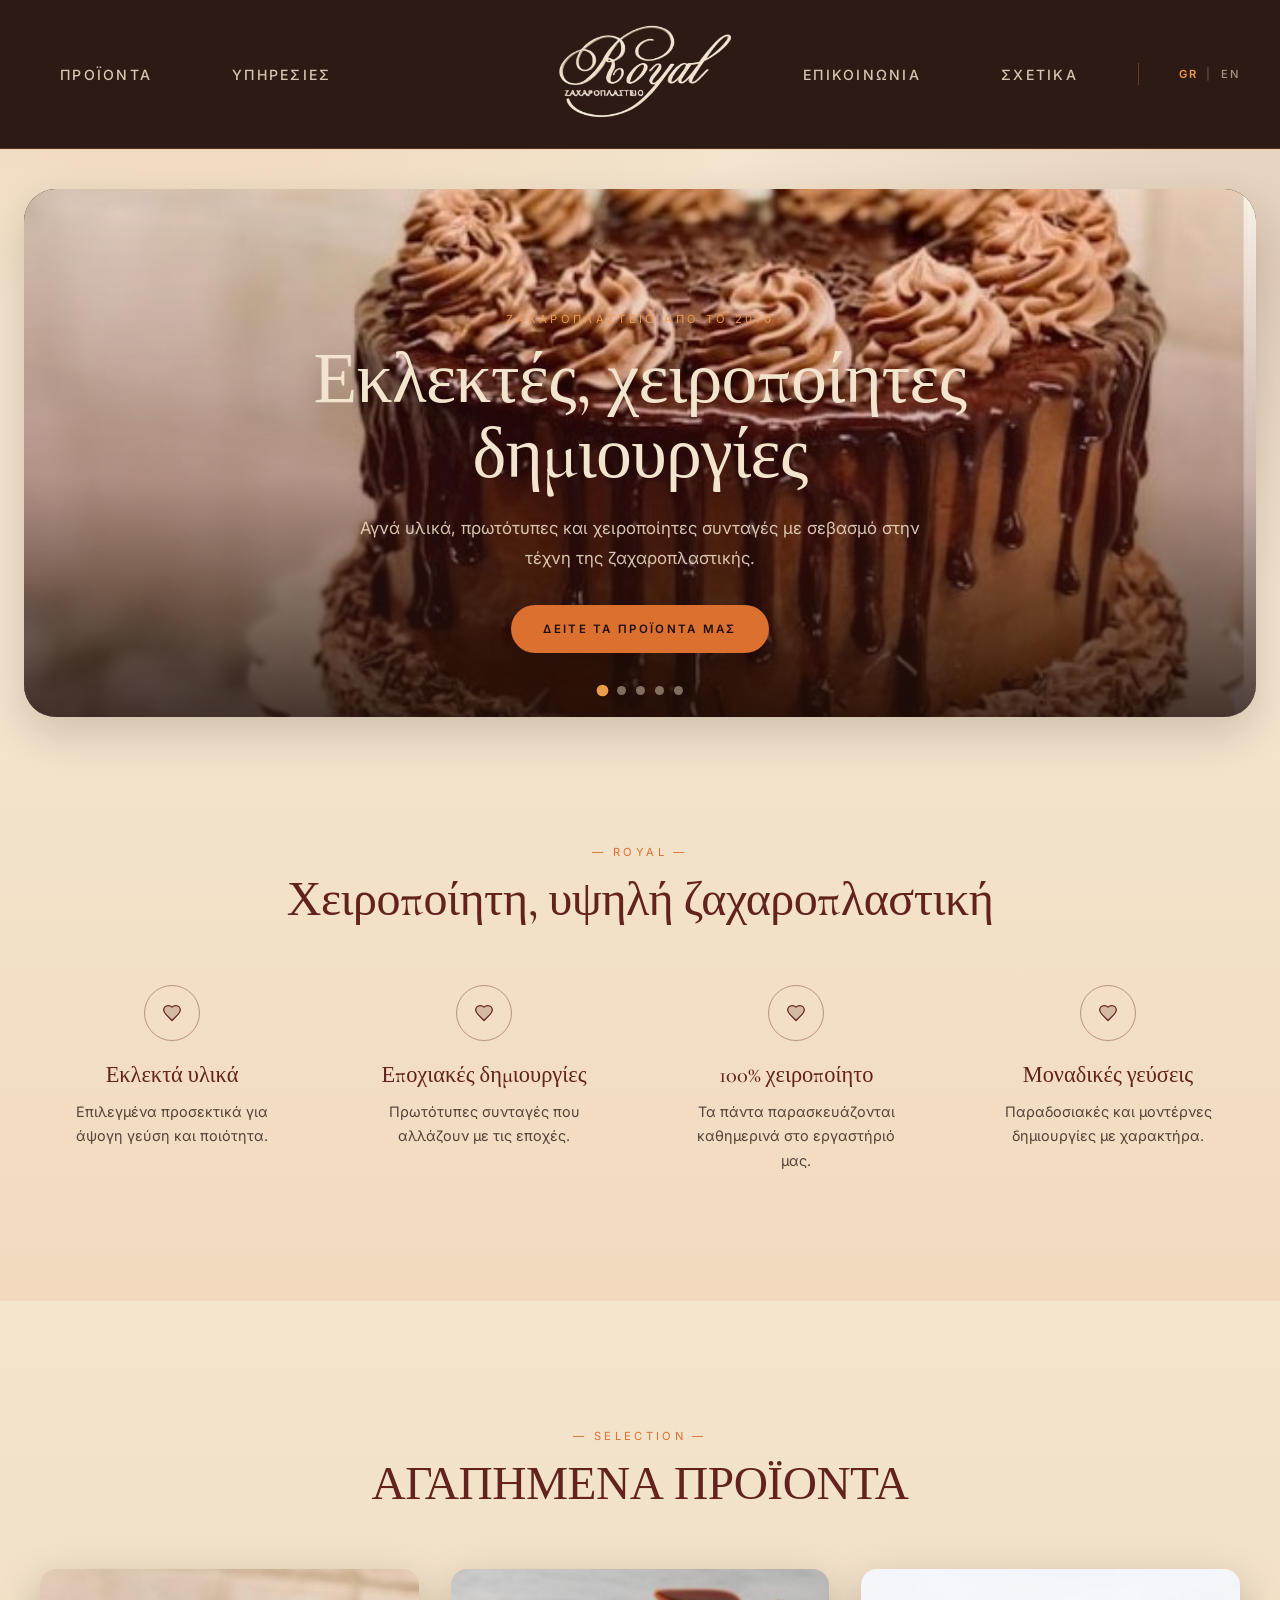
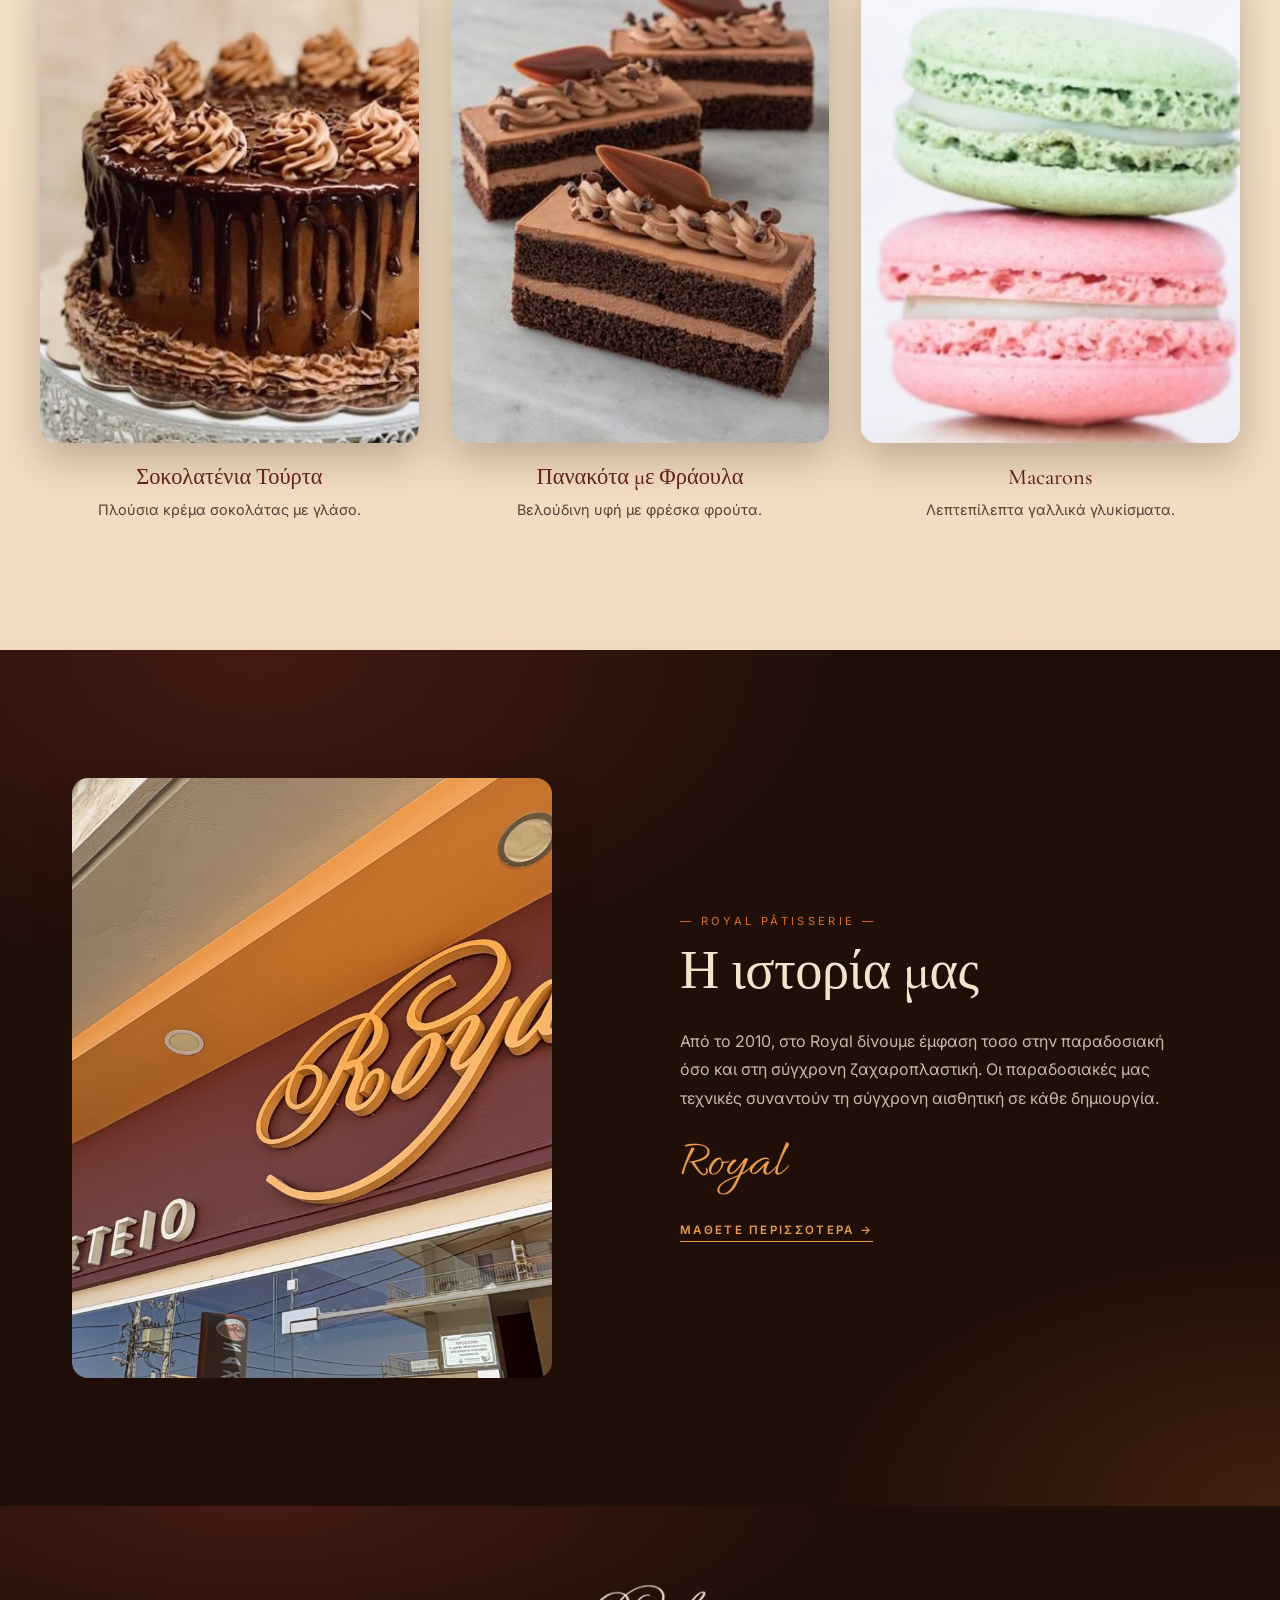
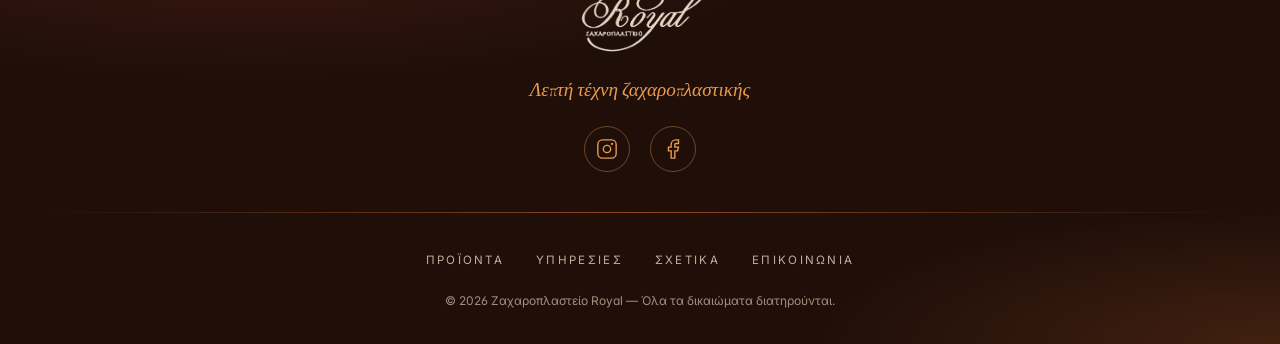
==== src/index.html @ c9d1ae8f "text changes" ====
<!DOCTYPE html>
<html lang="el">
<head>
    <meta charset="UTF-8">
    <meta name="viewport" content="width=device-width, initial-scale=1.0">
    <title data-en="Ζαχαροπλαστείο Royal — Fine artisanal pastries">Ζαχαροπλαστείο Royal — Fine artisanal pastries</title>
    <link rel="stylesheet" href="style.css">
    <link rel="icon" type="image/png" href="images/favicon_white.png">
    <link rel="preconnect" href="https://fonts.googleapis.com">
    <link rel="preconnect" href="https://fonts.gstatic.com" crossorigin>
    <link href="https://fonts.googleapis.com/css2?family=Allura&family=Cormorant+Garamond:wght@400;500;600&family=Inter:wght@300;400;500;600&display=swap" rel="stylesheet">
</head>
<body>
    <!-- Sticky header: logo centered via the 3-column .navbar grid,
         nav links anchored to the outer edges with an even gap so the
         whole row reads as one evenly measured strip (see style.css) -->
    <header class="navbar" id="top">
        <div class="nav-left">
            <a href="products.html" data-en="Products">ΠΡΟΪΟΝΤΑ</a>
            <a href="services.html" data-en="Services">ΥΠΗΡΕΣΙΕΣ</a>
        </div>
        <div class="nav-logo">
            <!-- Two stacked logos: cream shows by default, orange fades
                 in on hover/focus (see .nav-logo-hover in style.css) -->
            <a href="index.html" aria-label="Royal home">
                <img src="images/logo_cream_trans.png" alt="Royal Logo" height="86" width="150">
                <img src="images/logo_orange_trans.png" alt="" class="nav-logo-hover" aria-hidden="true" height="86" width="150">
            </a>
        </div>
        <div class="nav-right">
            <a href="contact.html" data-en="Contact">ΕΠΙΚΟΙΝΩΝΙΑ</a>
            <a href="about.html" data-en="About us">ΣΧΕΤΙΚΑ</a>
            <span class="nav-vdivider" aria-hidden="true"></span>
            <!-- GR|EN toggle — see i18n.js for the swap logic -->
            <div class="nav-lang" aria-label="Language selector">
                <button type="button" class="lang-active" data-lang-btn="gr">GR</button>
                <span class="lang-divider">|</span>
                <button type="button" data-lang-btn="en">EN</button>
            </div>
        </div>
    </header>

    <main>
        <!-- Hero: full-bleed rounded image with bottom-anchored text
             and a chocolate-to-transparent gradient for contrast -->
        <section class="hero">
            <div class="hero-frame">
                <!-- Crossfade carousel: 5 slides auto-advance; dots are
                     built by animations.js. First slide starts active. -->
                <div class="hero-carousel" role="group" aria-roledescription="carousel" aria-label="Royal pastries">
                    <img src="images/carousel1.jpg" alt="Signature pastry" class="hero-img hero-slide is-active">
                    <img src="images/carousel2.jpg" alt="" aria-hidden="true" class="hero-img hero-slide">
                    <img src="images/carousel3.jpg" alt="" aria-hidden="true" class="hero-img hero-slide">
                    <img src="images/carousel4.jpg" alt="" aria-hidden="true" class="hero-img hero-slide">
                    <img src="images/carousel5.jpg" alt="" aria-hidden="true" class="hero-img hero-slide">
                </div>
                <div class="hero-overlay"></div>
                <div class="hero-text">
                    <p class="hero-eyebrow" data-en="Pâtisserie since 2010">Ζαχαροπλαστείο από το 2010</p>
                    <h1 class="hero-h1" data-en="Fine, artisanal &amp; gourmet pastries">Εκλεκτές, χειροποίητες δημιουργίες</h1>
                    <p class="hero-sub" data-en="Every dessert crafted with passion, premium ingredients and three generations of know-how.">Αγνά υλικά, πρωτότυπες και χειροποίητες συνταγές με σεβασμό στην τέχνη της ζαχαροπλαστικής.</p>
                    <a href="products.html" class="hero-cta" data-en="Explore our products">ΔΕΙΤΕ ΤΑ ΠΡΟΪΟΝΤΑ ΜΑΣ</a>
                </div>
            </div>
        </section>

        <!-- Pillars: 4 short value props, each with a burgundy heart icon -->
        <section class="features">
            <div class="features-header">
                <p class="features-eyebrow">— ROYAL —</p>
                <h2 class="features-title" data-en="Handcrafted excellence">Χειροποίητη, υψηλή ζαχαροπλαστική</h2>
            </div>
            <div class="features-container">
                <div class="feature-item">
                    <div class="feature-icon">
                        <svg viewBox="0 0 24 24" fill="currentColor" fill-opacity="0.2" stroke="currentColor" stroke-width="1.5" stroke-linecap="round" stroke-linejoin="round" width="20" height="20"><path d="M19 14c1.49-1.46 3-3.21 3-5.5A5.5 5.5 0 0 0 16.5 3c-1.76 0-3 .5-4.5 2-1.5-1.5-2.74-2-4.5-2A5.5 5.5 0 0 0 2 8.5c0 2.3 1.5 4.05 3 5.5l7 7Z"/></svg>
                    </div>
                    <h3 class="feature-title" data-en="Quality ingredients">Εκλεκτά υλικά</h3>
                    <p class="feature-text" data-en="Carefully selected to ensure impeccable taste and quality.">Επιλεγμένα προσεκτικά για άψογη γεύση και ποιότητα.</p>
                </div>
                <div class="feature-item">
                    <div class="feature-icon">
                        <svg viewBox="0 0 24 24" fill="currentColor" fill-opacity="0.2" stroke="currentColor" stroke-width="1.5" stroke-linecap="round" stroke-linejoin="round" width="20" height="20"><path d="M19 14c1.49-1.46 3-3.21 3-5.5A5.5 5.5 0 0 0 16.5 3c-1.76 0-3 .5-4.5 2-1.5-1.5-2.74-2-4.5-2A5.5 5.5 0 0 0 2 8.5c0 2.3 1.5 4.05 3 5.5l7 7Z"/></svg>
                    </div>
                    <h3 class="feature-title" data-en="Seasonal creations">Εποχιακές δημιουργίες</h3>
                    <p class="feature-text" data-en="Original recipes that change with the seasons.">Πρωτότυπες συνταγές που αλλάζουν με τις εποχές.</p>
                </div>
                <div class="feature-item">
                    <div class="feature-icon">
                        <svg viewBox="0 0 24 24" fill="currentColor" fill-opacity="0.2" stroke="currentColor" stroke-width="1.5" stroke-linecap="round" stroke-linejoin="round" width="20" height="20"><path d="M19 14c1.49-1.46 3-3.21 3-5.5A5.5 5.5 0 0 0 16.5 3c-1.76 0-3 .5-4.5 2-1.5-1.5-2.74-2-4.5-2A5.5 5.5 0 0 0 2 8.5c0 2.3 1.5 4.05 3 5.5l7 7Z"/></svg>
                    </div>
                    <h3 class="feature-title" data-en="100% handcrafted">100% χειροποίητο</h3>
                    <p class="feature-text" data-en="Everything is handmade daily in our workshop.">Τα πάντα παρασκευάζονται καθημερινά στο εργαστήριό μας.</p>
                </div>
                <div class="feature-item">
                    <div class="feature-icon">
                        <svg viewBox="0 0 24 24" fill="currentColor" fill-opacity="0.2" stroke="currentColor" stroke-width="1.5" stroke-linecap="round" stroke-linejoin="round" width="20" height="20"><path d="M19 14c1.49-1.46 3-3.21 3-5.5A5.5 5.5 0 0 0 16.5 3c-1.76 0-3 .5-4.5 2-1.5-1.5-2.74-2-4.5-2A5.5 5.5 0 0 0 2 8.5c0 2.3 1.5 4.05 3 5.5l7 7Z"/></svg>
                    </div>
                    <h3 class="feature-title" data-en="Unique flavours">Μοναδικές γεύσεις</h3>
                    <p class="feature-text" data-en="Traditional and modern creations with character.">Παραδοσιακές και μοντέρνες δημιουργίες με χαρακτήρα.</p>
                </div>
            </div>
        </section>

        <!-- Favourites: a 3-item teaser for the full catalog on products.html -->
        <section class="products" id="products">
            <div class="products-header">
                <p class="products-eyebrow">— SELECTION —</p>
                <h2 class="products-title" data-en="Favourite products">ΑΓΑΠΗΜΕΝΑ ΠΡΟΪΟΝΤΑ</h2>
            </div>
            <div class="products-grid">
                <div class="product-card">
                    <div class="product-media">
                        <img src="images/favourite1.jpg" alt="Σοκολατένια Τούρτα" class="product-img">
                    </div>
                    <h3 class="product-name" data-en="Chocolate Cake">Σοκολατένια Τούρτα</h3>
                    <p class="product-desc" data-en="Rich chocolate ganache, layered to perfection.">Πλούσια κρέμα σοκολάτας με γλάσο.</p>
                </div>
                <div class="product-card">
                    <div class="product-media">
                        <img src="images/favourite2.jpg" alt="Πανακότα με Φράουλα" class="product-img">
                    </div>
                    <h3 class="product-name" data-en="Strawberry Panna Cotta">Πανακότα με Φράουλα</h3>
                    <p class="product-desc" data-en="Silky texture with fresh seasonal fruit.">Βελούδινη υφή με φρέσκα φρούτα.</p>
                </div>
                <div class="product-card">
                    <div class="product-media">
                        <img src="images/favourite3.jpg" alt="Macarons" class="product-img">
                    </div>
                    <h3 class="product-name">Macarons</h3>
                    <p class="product-desc" data-en="Delicate French confections in seasonal flavours.">Λεπτεπίλεπτα γαλλικά γλυκίσματα.</p>
                </div>
            </div>
        </section>

        <!-- Story: dark chocolate band with the shop's history + gold script signature -->
        <section class="story" id="about">
            <div class="story-image">
                <img src="images/history.JPG" alt="Our pastry workshop">
            </div>
            <div class="story-text">
                <p class="story-eyebrow">— ROYAL PÂTISSERIE —</p>
                <h2 class="story-title" data-en="Our story">Η ιστορία μας</h2>
                <p class="story-body" data-en="Since 2010, Royal has been a landmark of fine pastry. Our traditional techniques meet contemporary aesthetics in every creation.">Από το 2010, στο Royal δίνουμε έμφαση τοσο στην παραδοσιακή όσο και στη σύγχρονη ζαχαροπλαστική. Οι παραδοσιακές μας τεχνικές συναντούν τη σύγχρονη αισθητική σε κάθε δημιουργία.</p>
                <p class="story-signature">Royal</p>
                <a href="about.html" class="story-cta" data-en="Learn more →">ΜΑΘΕΤΕ ΠΕΡΙΣΣΟΤΕΡΑ →</a>
            </div>
        </section>
    </main>

    <!-- Shared footer: same markup/links on every page -->
    <footer class="footer">
        <div class="footer-top">
            <div class="footer-logo">
                <img src="images/logo_cream_trans.png" alt="Royal Logo" height="60">
                <p class="footer-tagline" data-en="The fine art of pâtisserie">Λεπτή τέχνη ζαχαροπλαστικής</p>
            </div>
            <div class="footer-social">
                <a href="#" class="social-link" aria-label="Instagram">
                    <svg width="20" height="20" viewBox="0 0 24 24" fill="none" stroke="currentColor" stroke-width="1.5">
                        <rect x="2" y="2" width="20" height="20" rx="5"/>
                        <circle cx="12" cy="12" r="4"/>
                        <circle cx="17.5" cy="6.5" r="0.5" fill="currentColor"/>
                    </svg>
                </a>
                <a href="#" class="social-link" aria-label="Facebook">
                    <svg width="20" height="20" viewBox="0 0 24 24" fill="none" stroke="currentColor" stroke-width="1.5">
                        <path d="M18 2h-3a5 5 0 0 0-5 5v3H7v4h3v8h4v-8h3l1-4h-4V7a1 1 0 0 1 1-1h3z"/>
                    </svg>
                </a>
            </div>
        </div>
        <div class="footer-divider"></div>
        <nav class="footer-nav">
            <a href="products.html" data-en="Products">ΠΡΟΪΟΝΤΑ</a>
            <a href="services.html" data-en="Services">ΥΠΗΡΕΣΙΕΣ</a>
            <a href="about.html" data-en="About us">ΣΧΕΤΙΚΑ</a>
            <a href="contact.html" data-en="Contact">ΕΠΙΚΟΙΝΩΝΙΑ</a>
        </nav>
        <p class="footer-copy" data-en="© 2026 Royal Pâtisserie — All rights reserved.">© 2026 Ζαχαροπλαστείο Royal — Όλα τα δικαιώματα διατηρούνται.</p>
    </footer>

    <script src="i18n.js"></script>
    <script src="animations.js"></script>
</body>
</html>
---- src/style.css ----
/* ================================================================
   Ζαχαροπλαστείο Royal — site stylesheet
   Shared by index.html, products.html, services.html, about.html
   and contact.html. Organized top to bottom as: reset → color
   tokens → global body/link styles → navbar → each homepage
   section → footer → inner-page blocks → responsive breakpoints.
   ================================================================ */

/* Reset default browser spacing so every element starts from zero */
* {
    margin: 0;
    padding: 0;
    box-sizing: border-box;
}

:root {
    /* Brand palette — sampled from the Lovable reference (oklch) */
    --cream: oklch(0.925 0.035 80);          /* #F3E7D3 warm sunlit stucco */
    --cream-deep: oklch(0.9 0.045 70);       /* deeper cream for warm band */
    --ivory: oklch(0.965 0.022 82);          /* #FBF4E6 card surface */
    --burgundy: oklch(0.35 0.095 28);        /* #6E2A2A fascia maroon */
    --orange-warm: oklch(0.66 0.155 48);     /* #D97A2C signage orange */
    --gold: oklch(0.755 0.135 62);           /* #E9A24B script gold */
    --chocolate: oklch(0.19 0.032 40);       /* #2E1A14 deep cocoa */
    --nav-chocolate: #2E1A14;                /* navbar dark chocolate */
    --shadow: 0 18px 44px rgba(28, 12, 8, 0.16);
}


/* Smooth-scrolls to in-page anchors (e.g. the hero CTA on index.html) */
html {
    scroll-behavior: smooth;
}

/* Base page background: cream + three soft radial washes (orange,
   burgundy, chocolate) that stay fixed while the page scrolls, giving
   depth without a literal texture image. */
body {
    background-color: var(--cream);
    background-image:
        radial-gradient(ellipse 80% 60% at 15% 0%, oklch(0.66 0.155 48 / 0.14), transparent 60%),
        radial-gradient(ellipse 70% 55% at 100% 30%, oklch(0.35 0.095 28 / 0.12), transparent 65%),
        radial-gradient(ellipse 90% 60% at 50% 100%, oklch(0.19 0.032 40 / 0.08), transparent 60%);
    background-attachment: fixed;
    color: var(--chocolate);
    font-family: 'Inter', sans-serif;
    font-feature-settings: "ss01", "cv11";
    overflow-x: hidden;
    -webkit-font-smoothing: antialiased;
    text-rendering: optimizeLegibility;
}

a {
    color: inherit;
}

/* ---------- Navbar ---------- */
/* 3-column grid (left links / logo / right links) keeps the logo
   perfectly centered no matter how much text sits on either side. */
.navbar {
    position: sticky;
    top: 0;
    z-index: 40;
    display: grid;
    grid-template-columns: 1fr auto 1fr;
    align-items: center;
    min-height: 128px;
    padding: 16px 40px;
    background: var(--nav-chocolate);
    backdrop-filter: blur(8px);
    border-bottom: 1px solid oklch(0.755 0.135 62 / 0.2);
    box-shadow: 0 1px 0 oklch(0.66 0.155 48 / 0.1);
}

/* Links sit at the outer edge of their column (flex-start on the left,
   flex-end on the right). The gap between items is set to the exact
   same value as the navbar's own left/right padding (40px, see above)
   so that "edge → first item" and "item → item" read as the same
   measure — genuinely isometric, not just visually close. */
.nav-left,
.nav-right {
    display: flex;
    align-items: center;
    gap: 40px;
}

.nav-left {
    justify-content: flex-start;
}

.nav-right {
    justify-content: flex-end;
}

.navbar a,
.nav-lang {
    color: oklch(0.925 0.035 80 / 0.85);
    text-decoration: none;
    font-size: 0.88rem;        /* bigger than before (was 0.78rem) */
    font-weight: 500;
    letter-spacing: 0.16em;
    text-transform: uppercase;
}

/* Only the four main links get the pill/oval hover — not the logo,
   not the GR|EN toggle. Padding + a fully rounded radius turns the
   hover background into an oval behind the text. */
.nav-left a,
.nav-right a {
    display: inline-block;
    padding: 10px 20px;
    border-radius: 999px;
    transition: background-color 0.25s ease, color 0.25s ease;
}

.nav-left a:hover,
.nav-right a:hover {
    background-color: var(--orange-warm);
    color: var(--chocolate);
}

/* Highlights the link matching the page currently open (see
   aria-current="page" set on the active link in each .html file). */
.navbar a[aria-current="page"] {
    color: var(--gold);
}

.nav-logo {
    display: flex;
    justify-content: center;
}

/* The logo link stacks two images on top of each other: the cream logo
   shows normally, the orange logo (images/logo_orange_trans.png) fades
   in on hover/focus for a color-swap effect. The link itself gets a
   fixed, explicit box (via aspect-ratio, matching the real 641x389
   canvas of both PNGs) so both images resolve to the exact same
   width/height, with no rounding drift between the in-flow image and
   the absolutely positioned one. */
.nav-logo a {
    position: relative;
    display: block;
    height: 116px;      /* bigger than before (was 96px) */
    aspect-ratio: 641 / 389;
}

.nav-logo img {
    display: block;
    width: 100%;
    height: 100%;
    object-fit: contain;
}

.nav-logo-hover {
    position: absolute;
    inset: 0;
    opacity: 0;
    transition: opacity 0.25s ease;
    /* The two source files weren't exported with the artwork in
       identical positions on their canvas — measuring both PNGs'
       actual pixel content shows the orange one sits ~1.25% further
       left than the cream one. Nudge it right so they line up. */
    transform: translateX(1.25%);
}

.nav-logo a:hover .nav-logo-hover,
.nav-logo a:focus-visible .nav-logo-hover {
    opacity: 1;
}

.nav-lang {
    display: inline-flex;
    align-items: center;
    gap: 8px;
    font-size: 0.7rem;
    letter-spacing: 0.2em;
}

/* GR / EN are real buttons (see i18n.js) styled to look like plain text */
.nav-lang button {
    all: unset;
    cursor: pointer;
    color: oklch(0.925 0.035 80 / 0.6);
    transition: color 0.2s ease;
}

.nav-lang button:hover {
    color: var(--cream);
}

.nav-lang button.lang-active {
    color: var(--gold);
    font-weight: 600;
}

.lang-divider {
    color: oklch(0.925 0.035 80 / 0.3);
}

/* Vertical bar separating ΣΧΕΤΙΚΑ from the GR|EN switcher in nav-right
   (see the HTML: ΕΠΙΚΟΙΝΩΝΙΑ, ΣΧΕΤΙΚΑ, this divider, then nav-lang
   last). The equal 40px gap on every side — same value as the
   navbar's own edge padding — is what makes the row read as evenly
   measured from end to end. */
.nav-vdivider {
    width: 1px;
    height: 22px;
    background: oklch(0.755 0.135 62 / 0.3);
}

/* ---------- Hero ---------- */
.hero {
    padding: 40px 24px 0;
}

.hero-frame {
    position: relative;
    max-width: 1280px;
    margin: 0 auto;
    aspect-ratio: 21 / 9;
    border-radius: 2rem;
    overflow: hidden;
    box-shadow: var(--shadow);
    background: var(--chocolate);
}

.hero-img {
    width: 100%;
    height: 100%;
    object-fit: cover;
    object-position: center center;
    filter: saturate(0.98) contrast(1.03);
}

.hero-overlay {
    position: absolute;
    inset: 0;
    background: linear-gradient(
        to top,
        oklch(0.19 0.032 40 / 0.8) 0%,
        oklch(0.35 0.095 28 / 0.3) 45%,
        transparent 100%
    );
}

.hero-text {
    position: absolute;
    inset: 0;
    display: flex;
    flex-direction: column;
    align-items: center;
    justify-content: flex-end;
    padding: 64px 32px;
    text-align: center;
}

.hero-eyebrow {
    font-size: 0.7rem;
    letter-spacing: 0.3em;
    text-transform: uppercase;
    color: var(--gold);
    margin-bottom: 16px;
}

.hero-h1 {
    font-family: 'Cormorant Garamond', serif;
    font-size: clamp(2.6rem, 5.6vw, 4.6rem);
    font-weight: 500;
    line-height: 1.05;
    letter-spacing: -0.01em;
    color: var(--cream);
    max-width: 56rem;
    text-shadow: 0 12px 24px rgba(0, 0, 0, 0.22);
}

.hero-sub {
    margin-top: 20px;
    max-width: 36rem;
    color: oklch(0.925 0.035 80 / 0.85);
    font-size: 1.05rem;
    line-height: 1.8;
}

.hero-cta {
    margin-top: 32px;
    display: inline-flex;
    align-items: center;
    justify-content: center;
    min-height: 48px;
    padding: 0 32px;
    border-radius: 999px;
    background: var(--orange-warm);
    color: var(--chocolate);
    text-decoration: none;
    font-size: 0.72rem;
    letter-spacing: 0.2em;
    font-weight: 600;
    text-transform: uppercase;
    box-shadow: 0 10px 24px rgba(0, 0, 0, 0.18);
    transition: background-color 0.25s ease;
}

.hero-cta:hover {
    background: var(--cream);
}

/* ---------- Cream bands: Features + Products ---------- */
.features,
.products {
    padding: 128px 24px;
    background-image: linear-gradient(180deg, var(--cream) 0%, var(--cream-deep) 100%);
}

.features-header,
.products-header {
    text-align: center;
    margin-bottom: 56px;
}

.features-eyebrow,
.products-eyebrow {
    display: block;
    font-size: 0.7rem;
    letter-spacing: 0.3em;
    text-transform: uppercase;
    /* color: oklch(0.35 0.095 28 / 0.75); */
    color: var(--orange-warm);
    margin-bottom: 12px;
}

.features-title,
.products-title,
.story-title {
    font-family: 'Cormorant Garamond', serif;
    font-weight: 500;
    letter-spacing: -0.01em;
    color: var(--burgundy);
}

.features-title {
    font-size: clamp(2rem, 3.9vw, 3rem);
}

.features-container {
    display: grid;
    grid-template-columns: repeat(4, minmax(0, 1fr));
    gap: 48px;
    max-width: 1200px;
    margin: 0 auto;
}

.feature-item {
    text-align: center;
}

.feature-icon {
    width: 56px;
    height: 56px;
    border-radius: 50%;
    border: 1px solid oklch(0.35 0.095 28 / 0.4);
    display: grid;
    place-items: center;
    margin: 0 auto 20px;
    color: var(--burgundy);
}

.feature-icon svg {
    display: block;
}

.feature-title,
.product-name {
    font-family: 'Cormorant Garamond', serif;
    font-weight: 500;
    color: var(--burgundy);
}

.feature-title {
    font-size: 1.4rem;
    margin-bottom: 12px;
}

.feature-text,
.product-desc,
.story-body,
.footer-copy {
    color: oklch(0.19 0.032 40 / 0.75);
    line-height: 1.7;
    font-size: 0.9rem;
}

.feature-text {
    max-width: 14rem;
    margin: 0 auto;
}

.products-title {
    font-size: clamp(2rem, 3.7vw, 3rem);
    text-transform: uppercase;
}

.products-grid {
    display: grid;
    grid-template-columns: repeat(3, minmax(0, 1fr));
    gap: 32px;
    max-width: 1200px;
    margin: 0 auto;
}

.product-card {
    text-align: center;
}

.product-media {
    overflow: hidden;
    border-radius: 1rem;
    aspect-ratio: 4 / 5;
    box-shadow: 0 16px 40px oklch(0.19 0.032 40 / 0.25);
}

.product-img {
    width: 100%;
    height: 100%;
    object-fit: cover;
    transition: transform 0.7s ease;
}

.product-card:hover .product-img {
    transform: scale(1.05);
}

.product-name {
    font-size: 1.4rem;
    margin: 20px 0 8px;
}

.product-desc {
    font-size: 0.9rem;
    max-width: 20rem;
    margin: 0 auto;
}

/* ---------- Story: chocolate band ---------- */
.story {
    display: grid;
    grid-template-columns: minmax(0, 1fr) minmax(320px, 1fr);
    align-items: center;
    gap: 80px;
    padding: 128px 24px;
    background-color: var(--chocolate);
    background-image:
        radial-gradient(ellipse 70% 60% at 20% 0%, oklch(0.35 0.095 28 / 0.55), transparent 65%),
        radial-gradient(ellipse 60% 50% at 100% 100%, oklch(0.66 0.155 48 / 0.18), transparent 60%);
    color: var(--cream);
}

.story-image {
    justify-self: center;
    width: min(100%, 480px);
    overflow: hidden;
    border-radius: 1rem;
    aspect-ratio: 4 / 5;
    box-shadow: var(--shadow);
}

.story-image img {
    width: 100%;
    height: 100%;
    object-fit: cover;
}

.story-eyebrow {
    display: block;
    font-size: 0.7rem;
    letter-spacing: 0.3em;
    text-transform: uppercase;
    color: var(--orange-warm);
    margin-bottom: 12px;
}

.story-title {
    font-size: clamp(2.4rem, 4.6vw, 3.4rem);
    color: var(--cream);
    line-height: 1.15;
    margin-bottom: 24px;
}

.story-body {
    max-width: 32rem;
    color: oklch(0.925 0.035 80 / 0.8);
    line-height: 1.8;
    font-size: 1rem;
}

.story-signature {
    margin-top: 24px;
    font-family: 'Allura', cursive;
    font-size: 3.4rem;
    color: var(--gold);
    line-height: 1;
}

.story-cta {
    display: inline-block;
    margin-top: 32px;
    padding-bottom: 4px;
    color: var(--gold);
    text-decoration: none;
    font-size: 0.72rem;
    letter-spacing: 0.2em;
    font-weight: 600;
    text-transform: uppercase;
    border-bottom: 1px solid var(--gold);
    transition: color 0.2s ease, border-color 0.2s ease;
}

.story-cta:hover {
    color: var(--orange-warm);
    border-color: var(--orange-warm);
}

/* ---------- Footer: chocolate band ---------- */
.footer {
    background-color: var(--chocolate);
    background-image:
        radial-gradient(ellipse 70% 60% at 20% 0%, oklch(0.35 0.095 28 / 0.55), transparent 65%),
        radial-gradient(ellipse 60% 50% at 100% 100%, oklch(0.66 0.155 48 / 0.18), transparent 60%);
    padding: 72px 24px 32px;
    text-align: center;
}

.footer-top {
    display: flex;
    flex-direction: column;
    align-items: center;
    gap: 20px;
}

.footer-logo {
    display: flex;
    flex-direction: column;
    align-items: center;
    gap: 16px;
}

.footer-logo img {
    width: auto;
    height: 84px;
    opacity: 0.95;
}

.footer-tagline {
    font-family: 'Cormorant Garamond', serif;
    font-style: italic;
    font-size: 1.2rem;
    color: var(--gold);
}

.footer-social {
    display: flex;
    align-items: center;
    gap: 20px;
    margin-top: 4px;
}

.social-link {
    width: 46px;        /* bigger than before (was 40px) */
    height: 46px;
    border: 1px solid oklch(0.755 0.135 62 / 0.4);
    border-radius: 50%;
    display: grid;
    place-items: center;
    color: var(--gold);
    text-decoration: none;
    transition: background-color 0.2s ease, color 0.2s ease;
}

/* Overrides the inline width/height on the Instagram/Facebook <svg>
   markup so the icons scale up along with the circle above */
.social-link svg {
    width: 22px;
    height: 22px;
}

.social-link:hover {
    background: var(--gold);
    color: var(--chocolate);
}

.footer-divider {
    height: 1px;
    max-width: 1200px;
    margin: 40px auto;
    background: linear-gradient(90deg, transparent, var(--orange-warm), transparent);
    opacity: 0.6;
}

.footer-nav {
    display: flex;
    justify-content: center;
    flex-wrap: wrap;
    gap: 32px;
    margin-bottom: 24px;
}

.footer-nav a {
    color: oklch(0.925 0.035 80 / 0.75);
    text-decoration: none;
    font-size: 0.72rem;
    letter-spacing: 0.2em;
    text-transform: uppercase;
    transition: color 0.2s ease;
}

.footer-nav a:hover {
    color: var(--gold);
}

.footer-copy {
    color: oklch(0.925 0.035 80 / 0.6);
    font-size: 0.75rem;
}

/* ================================================================
   INNER PAGES — Products / Services / About / Contact
   Shared building blocks used across products.html, services.html,
   about.html and contact.html live below. Each page still keeps the
   same navbar/footer markup as index.html.
   ================================================================ */

/* ---------- Page hero: short title banner at the top of a page ---------- */
/* Two color variants — pick one per page with an extra modifier class:
   .page-hero--cream (light) or .page-hero--chocolate (dark). */
.page-hero {
    text-align: center;
    padding: 100px 24px 84px;
}

.page-hero--cream {
    background-image: linear-gradient(180deg, var(--cream) 0%, var(--cream-deep) 100%);
    color: var(--chocolate);
}

.page-hero--chocolate {
    background-color: var(--chocolate);
    background-image:
        radial-gradient(ellipse 70% 60% at 20% 0%, oklch(0.35 0.095 28 / 0.55), transparent 65%),
        radial-gradient(ellipse 60% 50% at 100% 100%, oklch(0.66 0.155 48 / 0.18), transparent 60%);
    color: var(--cream);
}

.page-hero-eyebrow {
    display: block;
    font-size: 0.7rem;
    letter-spacing: 0.3em;
    text-transform: uppercase;
}

.page-hero--cream .page-hero-eyebrow { color: var(--orange-warm); }
.page-hero--chocolate .page-hero-eyebrow { color: var(--gold); }

.page-hero-title {
    font-family: 'Cormorant Garamond', serif;
    font-weight: 500;
    letter-spacing: -0.01em;
    font-size: clamp(2.4rem, 6vw, 4.2rem);
    margin-top: 12px;
}

.page-hero--cream .page-hero-title { color: var(--burgundy); }
.page-hero--chocolate .page-hero-title { color: var(--cream); }

.page-hero-sub {
    max-width: 34rem;
    margin: 20px auto 0;
    line-height: 1.75;
    font-size: 1rem;
}

.page-hero--cream .page-hero-sub { color: oklch(0.19 0.032 40 / 0.75); }
.page-hero--chocolate .page-hero-sub { color: oklch(0.925 0.035 80 / 0.8); }

/* ---------- Products page: category filter pills ---------- */
.cat-filters {
    display: flex;
    flex-wrap: wrap;
    justify-content: center;
    gap: 10px;
    max-width: 1200px;
    margin: 56px auto 48px;
    padding: 0 24px;
}

.cat-btn {
    padding: 10px 22px;
    border-radius: 999px;
    border: 1px solid oklch(0.35 0.095 28 / 0.35);
    background: transparent;
    color: oklch(0.19 0.032 40 / 0.7);
    font-family: inherit;
    font-size: 0.7rem;
    font-weight: 600;
    letter-spacing: 0.2em;
    text-transform: uppercase;
    cursor: pointer;
    transition: background-color 0.2s ease, color 0.2s ease, border-color 0.2s ease;
}

.cat-btn:hover {
    border-color: var(--burgundy);
    color: var(--burgundy);
}

/* Active category button — filled burgundy pill */
.cat-btn.active {
    background: var(--burgundy);
    border-color: var(--burgundy);
    color: var(--ivory);
}

/* ---------- Products page: catalog grid ---------- */
/* Reuses .product-card / .product-media / .product-img / .product-name /
   .product-desc from the homepage favourites section — just a different
   wrapping grid with more items. */
.catalog {
    max-width: 1200px;
    margin: 0 auto;
    padding: 0 24px 100px;
}

.catalog-grid {
    display: grid;
    grid-template-columns: repeat(3, minmax(0, 1fr));
    gap: 32px;
}

/* Products filtered out by the active category are simply hidden —
   see the [hidden] toggle in products.js */
.catalog-grid .product-card[hidden] {
    display: none;
}

/* ---------- Services page: alternating feature bands ---------- */
.service-band {
    padding: 96px 24px;
}

.service-band--orange {
    background-image: linear-gradient(135deg, var(--orange-warm) 0%, var(--gold) 100%);
    color: var(--chocolate);
}

.service-band--chocolate {
    background-color: var(--chocolate);
    background-image:
        radial-gradient(ellipse 70% 60% at 20% 0%, oklch(0.35 0.095 28 / 0.55), transparent 65%),
        radial-gradient(ellipse 60% 50% at 100% 100%, oklch(0.66 0.155 48 / 0.18), transparent 60%);
    color: var(--cream);
}

.service-grid {
    display: grid;
    grid-template-columns: 1fr 1fr;
    align-items: center;
    gap: 64px;
    max-width: 1200px;
    margin: 0 auto;
}

/* Every other band swaps the image to the right-hand side */
.service-grid--reverse .service-media {
    order: 2;
}

.service-media {
    overflow: hidden;
    border-radius: 1rem;
    aspect-ratio: 5 / 4;
    box-shadow: 0 16px 40px oklch(0.19 0.032 40 / 0.2);
}

.service-media img {
    width: 100%;
    height: 100%;
    object-fit: cover;
}

.service-eyebrow {
    display: block;
    font-size: 0.7rem;
    letter-spacing: 0.3em;
    text-transform: uppercase;
}

.service-band--orange .service-eyebrow,
.service-band--orange .service-cta { color: var(--burgundy); }
.service-band--chocolate .service-eyebrow,
.service-band--chocolate .service-cta { color: var(--gold); }

.service-title {
    font-family: 'Cormorant Garamond', serif;
    font-weight: 500;
    font-size: clamp(1.9rem, 3.6vw, 2.6rem);
    margin: 12px 0 20px;
}

.service-band--orange .service-title { color: var(--chocolate); }
.service-band--chocolate .service-title { color: var(--cream); }

.service-desc {
    line-height: 1.75;
    font-size: 1rem;
}

.service-band--orange .service-desc { color: oklch(0.19 0.032 40 / 0.85); }
.service-band--chocolate .service-desc { color: oklch(0.925 0.035 80 / 0.82); }

.service-cta {
    display: inline-flex;
    align-items: center;
    gap: 8px;
    margin-top: 28px;
    padding-bottom: 4px;
    text-decoration: none;
    font-size: 0.72rem;
    font-weight: 600;
    letter-spacing: 0.2em;
    text-transform: uppercase;
    border-bottom: 1px solid currentColor;
    transition: opacity 0.2s ease;
}

.service-cta:hover {
    opacity: 0.7;
}

/* ---------- About page: storefront banner ---------- */
.about-hero {
    max-width: 1280px;
    margin: 0 auto;
    padding: 40px 24px 0;
}

.about-hero-frame {
    position: relative;
    aspect-ratio: 21 / 9;
    border-radius: 2rem;
    overflow: hidden;
    box-shadow: var(--shadow);
}

.about-hero-frame img {
    width: 100%;
    height: 100%;
    object-fit: cover;
}

.about-hero-overlay {
    position: absolute;
    inset: 0;
    background: linear-gradient(
        to top,
        oklch(0.19 0.032 40 / 0.78) 0%,
        oklch(0.35 0.095 28 / 0.25) 45%,
        transparent 100%
    );
}

.about-hero-text {
    position: absolute;
    left: 32px;
    bottom: 32px;
    max-width: 40rem;
}

.about-hero-eyebrow {
    font-size: 0.7rem;
    letter-spacing: 0.3em;
    text-transform: uppercase;
    color: var(--gold);
}

.about-hero-title {
    font-family: 'Cormorant Garamond', serif;
    font-weight: 500;
    font-size: clamp(2.2rem, 5.6vw, 3.8rem);
    color: var(--cream);
    margin-top: 8px;
    line-height: 1.1;
}

/* ---------- About page: lead + body copy ---------- */
.about-lead-band {
    background-image: linear-gradient(180deg, var(--cream) 0%, var(--cream-deep) 100%);
    padding: 96px 24px;
}

.about-copy {
    max-width: 46rem;
    margin: 0 auto;
    text-align: center;
}

.about-lead {
    font-family: 'Cormorant Garamond', serif;
    font-style: italic;
    font-size: 1.3rem;
    line-height: 1.7;
    color: oklch(0.19 0.032 40 / 0.88);
}

.about-divider {
    height: 1px;
    width: 100%;
    margin: 48px auto;
    background: linear-gradient(90deg, transparent, oklch(0.35 0.095 28 / 0.3), transparent);
}

.about-body {
    font-size: 1rem;
    line-height: 1.8;
    color: oklch(0.19 0.032 40 / 0.75);
}

/* ---------- About page: philosophy pillars ---------- */
/* Three numbered values (from the photo reference), rendered in the
   project's own tokens — Cormorant serif, orange numbers, burgundy
   titles — sitting on the same cream band as the lead copy above. */
.about-philosophy {
    max-width: 1100px;
    margin: 88px auto 0;
}

.about-philosophy-eyebrow {
    text-align: center;
    font-size: 0.7rem;
    letter-spacing: 0.3em;
    text-transform: uppercase;
    color: var(--orange-warm);
    margin-bottom: 56px;
}

.about-values {
    display: grid;
    grid-template-columns: repeat(3, minmax(0, 1fr));
    gap: 56px;
}

/* Thin top rule above each column, echoing the reference layout */
.value-item {
    padding-top: 28px;
    border-top: 1px solid oklch(0.35 0.095 28 / 0.25);
}

.value-num {
    display: block;
    font-family: 'Cormorant Garamond', serif;
    font-weight: 500;
    font-size: 2rem;
    line-height: 1;
    color: var(--orange-warm);
}

.value-title {
    font-family: 'Cormorant Garamond', serif;
    font-weight: 500;
    font-size: 1.5rem;
    color: var(--burgundy);
    margin: 14px 0;
}

.value-text {
    font-size: 0.9rem;
    line-height: 1.7;
    color: oklch(0.19 0.032 40 / 0.75);
}

/* ---------- About page: orange pull-quote band ---------- */
.quote-band {
    background-color: var(--burgundy);
    background-image:
        radial-gradient(ellipse 60% 80% at 100% 0%, oklch(0.66 0.155 48 / 0.35), transparent 60%),
        radial-gradient(ellipse 50% 70% at 0% 100%, oklch(0.19 0.032 40 / 0.5), transparent 60%);
    color: var(--cream);
    text-align: center;
    padding: 112px 24px;
}

.quote-text {
    max-width: 44rem;
    margin: 0 auto;
    font-family: 'Cormorant Garamond', serif;
    font-style: italic;
    font-size: clamp(1.6rem, 3.6vw, 2.6rem);
    line-height: 1.4;
}

.quote-signature {
    margin-top: 32px;
    font-family: 'Allura', cursive;
    font-size: 3rem;
    color: var(--gold);
}

.quote-eyebrow {
    margin-top: 16px;
    font-size: 0.7rem;
    letter-spacing: 0.3em;
    text-transform: uppercase;
    color: var(--orange-warm);
}

/* ---------- Contact page: two-column info + form ---------- */
.contact-wrap {
    max-width: 1200px;
    margin: 0 auto;
    padding: 96px 24px;
}

.contact-grid {
    display: grid;
    grid-template-columns: 1fr 1fr;
    gap: 48px;
}

.contact-info {
    background-color: var(--chocolate);
    background-image:
        radial-gradient(ellipse 70% 60% at 20% 0%, oklch(0.35 0.095 28 / 0.55), transparent 65%),
        radial-gradient(ellipse 60% 50% at 100% 100%, oklch(0.66 0.155 48 / 0.18), transparent 60%);
    color: var(--cream);
    border-radius: 1rem;
    padding: 44px;
    display: flex;
    flex-direction: column;
    gap: 32px;
}

.info-row {
    display: flex;
    align-items: flex-start;
    gap: 16px;
}

.info-icon {
    flex-shrink: 0;
    width: 40px;
    height: 40px;
    border-radius: 50%;
    display: grid;
    place-items: center;
    background: oklch(0.755 0.135 62 / 0.15);
    color: var(--gold);
}

.info-icon svg {
    display: block;
}

.info-label {
    font-size: 0.7rem;
    letter-spacing: 0.2em;
    text-transform: uppercase;
    color: oklch(0.925 0.035 80 / 0.6);
    margin-bottom: 4px;
}

.info-value {
    font-family: 'Cormorant Garamond', serif;
    font-size: 1.15rem;
    color: var(--cream);
    line-height: 1.5;
}

.contact-map {
    overflow: hidden;
    border-radius: 1rem;
    aspect-ratio: 16 / 9;
    border: 1px solid oklch(0.755 0.135 62 / 0.3);
}

.contact-map iframe {
    width: 100%;
    height: 100%;
    border: 0;
}

/* ---------- Contact page: form card ---------- */
.contact-form {
    background: var(--ivory);
    border: 1px solid oklch(0.86 0.025 70);
    border-radius: 1rem;
    padding: 44px;
    display: flex;
    flex-direction: column;
    gap: 22px;
}

.form-field label,
.form-textarea-field label {
    display: block;
    font-size: 0.7rem;
    letter-spacing: 0.2em;
    text-transform: uppercase;
    color: oklch(0.19 0.032 40 / 0.6);
    margin-bottom: 8px;
}

.form-field input,
.form-textarea-field textarea {
    width: 100%;
    background: var(--cream);
    border: 1px solid oklch(0.86 0.025 70);
    border-radius: 0.5rem;
    padding: 12px 16px;
    font-family: inherit;
    font-size: 0.9rem;
    color: var(--chocolate);
    transition: border-color 0.2s ease;
}

.form-field input:focus,
.form-textarea-field textarea:focus {
    outline: none;
    border-color: var(--burgundy);
}

.form-textarea-field textarea {
    resize: vertical;
    min-height: 140px;
}

.form-submit {
    width: 100%;
    padding: 16px;
    border: none;
    border-radius: 999px;
    background: var(--orange-warm);
    color: var(--chocolate);
    font-size: 0.72rem;
    font-weight: 600;
    letter-spacing: 0.2em;
    text-transform: uppercase;
    cursor: pointer;
    transition: background-color 0.2s ease;
}

.form-submit:hover {
    background: var(--gold);
}

/* Revealed by contact.js after the (client-only) form "send" */
.form-success {
    text-align: center;
    font-size: 0.9rem;
    font-weight: 500;
    color: var(--orange-warm);
}

.form-success[hidden] {
    display: none;
}

/* ---------- Responsive ---------- */
@media (max-width: 1100px) {
    .navbar {
        padding-inline: 24px;
    }

    .features-container {
        grid-template-columns: repeat(2, minmax(0, 1fr));
    }

    .products-grid,
    .story {
        grid-template-columns: 1fr;
    }

    .story-image {
        width: min(100%, 620px);
        order: -1;
    }

    /* Inner pages: drop to 2-up / stacked layouts */
    .catalog-grid {
        grid-template-columns: repeat(2, minmax(0, 1fr));
    }

    .service-grid,
    .contact-grid {
        grid-template-columns: 1fr;
        gap: 40px;
    }

    .service-grid--reverse .service-media {
        order: 0;
    }
}

@media (max-width: 780px) {
    .navbar {
        grid-template-columns: 1fr auto;
        gap: 16px;
        min-height: auto;
        padding: 16px 18px;
    }

    .nav-left,
    .nav-right {
        display: none;
    }

    .nav-logo {
        justify-content: flex-start;
    }

    .nav-logo a {
        height: 60px;
    }

    .hero {
        padding-inline: 12px;
    }

    .hero-frame {
        aspect-ratio: 1 / 1.1;
        border-radius: 1.5rem;
    }

    .hero-h1 {
        font-size: clamp(2.4rem, 10vw, 4rem);
    }

    .hero-text {
        padding: 32px 24px;
    }

    .features,
    .products,
    .story {
        padding-block: 88px;
    }

    .features-container,
    .products-grid {
        grid-template-columns: 1fr;
    }

    .story {
        gap: 40px;
    }

    .footer {
        padding-top: 64px;
    }

    /* Inner pages: single column + tighter padding on small screens */
    .page-hero {
        padding: 76px 20px 60px;
    }

    .catalog-grid {
        grid-template-columns: 1fr;
    }

    .service-band {
        padding: 72px 20px;
    }

    .about-hero-text {
        left: 20px;
        bottom: 20px;
        max-width: calc(100% - 40px);
    }

    .about-lead-band,
    .quote-band {
        padding: 72px 20px;
    }

    .contact-wrap {
        padding: 72px 20px;
    }

    .contact-info,
    .contact-form {
        padding: 32px 24px;
    }
}

/* ================================================================
   ANIMATIONS — hero carousel, hero text pop-up, scroll reveals
   Wired up by animations.js. All motion is gated behind
   prefers-reduced-motion at the bottom of this block.
   ================================================================ */

/* ---------- Hero carousel ---------- */
/* Five images stacked in the same box; only the .is-active one is
   opaque, so advancing the class crossfades between photos. */
.hero-carousel {
    position: absolute;
    inset: 0;
}

.hero-slide {
    position: absolute;
    inset: 0;
    opacity: 0;
    transition: opacity 1.2s ease-in-out;
    will-change: opacity;
}

.hero-slide.is-active {
    opacity: 1;
}

/* Dot controls — appended to .hero-frame by animations.js */
.hero-dots {
    position: absolute;
    left: 0;
    right: 0;
    bottom: 22px;
    z-index: 4;
    display: flex;
    justify-content: center;
    gap: 10px;
}

.hero-dot {
    width: 9px;
    height: 9px;
    padding: 0;
    border: none;
    border-radius: 50%;
    background: oklch(0.925 0.035 80 / 0.45);
    cursor: pointer;
    transition: background-color 0.25s ease, transform 0.25s ease;
}

.hero-dot:hover {
    background: oklch(0.925 0.035 80 / 0.75);
}

.hero-dot.is-active {
    background: var(--gold);
    transform: scale(1.3);
}

/* ---------- Hero text: staggered pop-up on page load ---------- */
/* Mirrors the Lovable reference's fade-up: each line lifts 16px and
   fades in, one after another, as soon as the page is loaded. */
@keyframes fadeUp {
    from {
        opacity: 0;
        transform: translateY(16px);
    }
    to {
        opacity: 1;
        transform: translateY(0);
    }
}

.hero-eyebrow,
.hero-h1,
.hero-sub,
.hero-cta {
    opacity: 0;
    animation: fadeUp 0.8s ease-out forwards;
}

.hero-eyebrow { animation-delay: 0.15s; }
.hero-h1      { animation-delay: 0.30s; }
.hero-sub     { animation-delay: 0.45s; }
.hero-cta     { animation-delay: 0.60s; }

/* ---------- Scroll reveal ---------- */
/* animations.js adds .reveal (hiding the element) only when JS is
   available, then .is-visible once it scrolls into view. Without JS
   the element keeps its normal, fully-visible styling. */
.reveal {
    opacity: 0;
    transform: translateY(24px);
    transition: opacity 0.7s ease-out, transform 0.7s ease-out;
}

.reveal.is-visible {
    opacity: 1;
    transform: translateY(0);
}

/* ---------- Respect reduced-motion preferences ---------- */
@media (prefers-reduced-motion: reduce) {
    .hero-slide {
        transition: none;
    }

    .hero-eyebrow,
    .hero-h1,
    .hero-sub,
    .hero-cta {
        animation: none;
        opacity: 1;
    }

    .reveal {
        opacity: 1;
        transform: none;
        transition: none;
    }
}
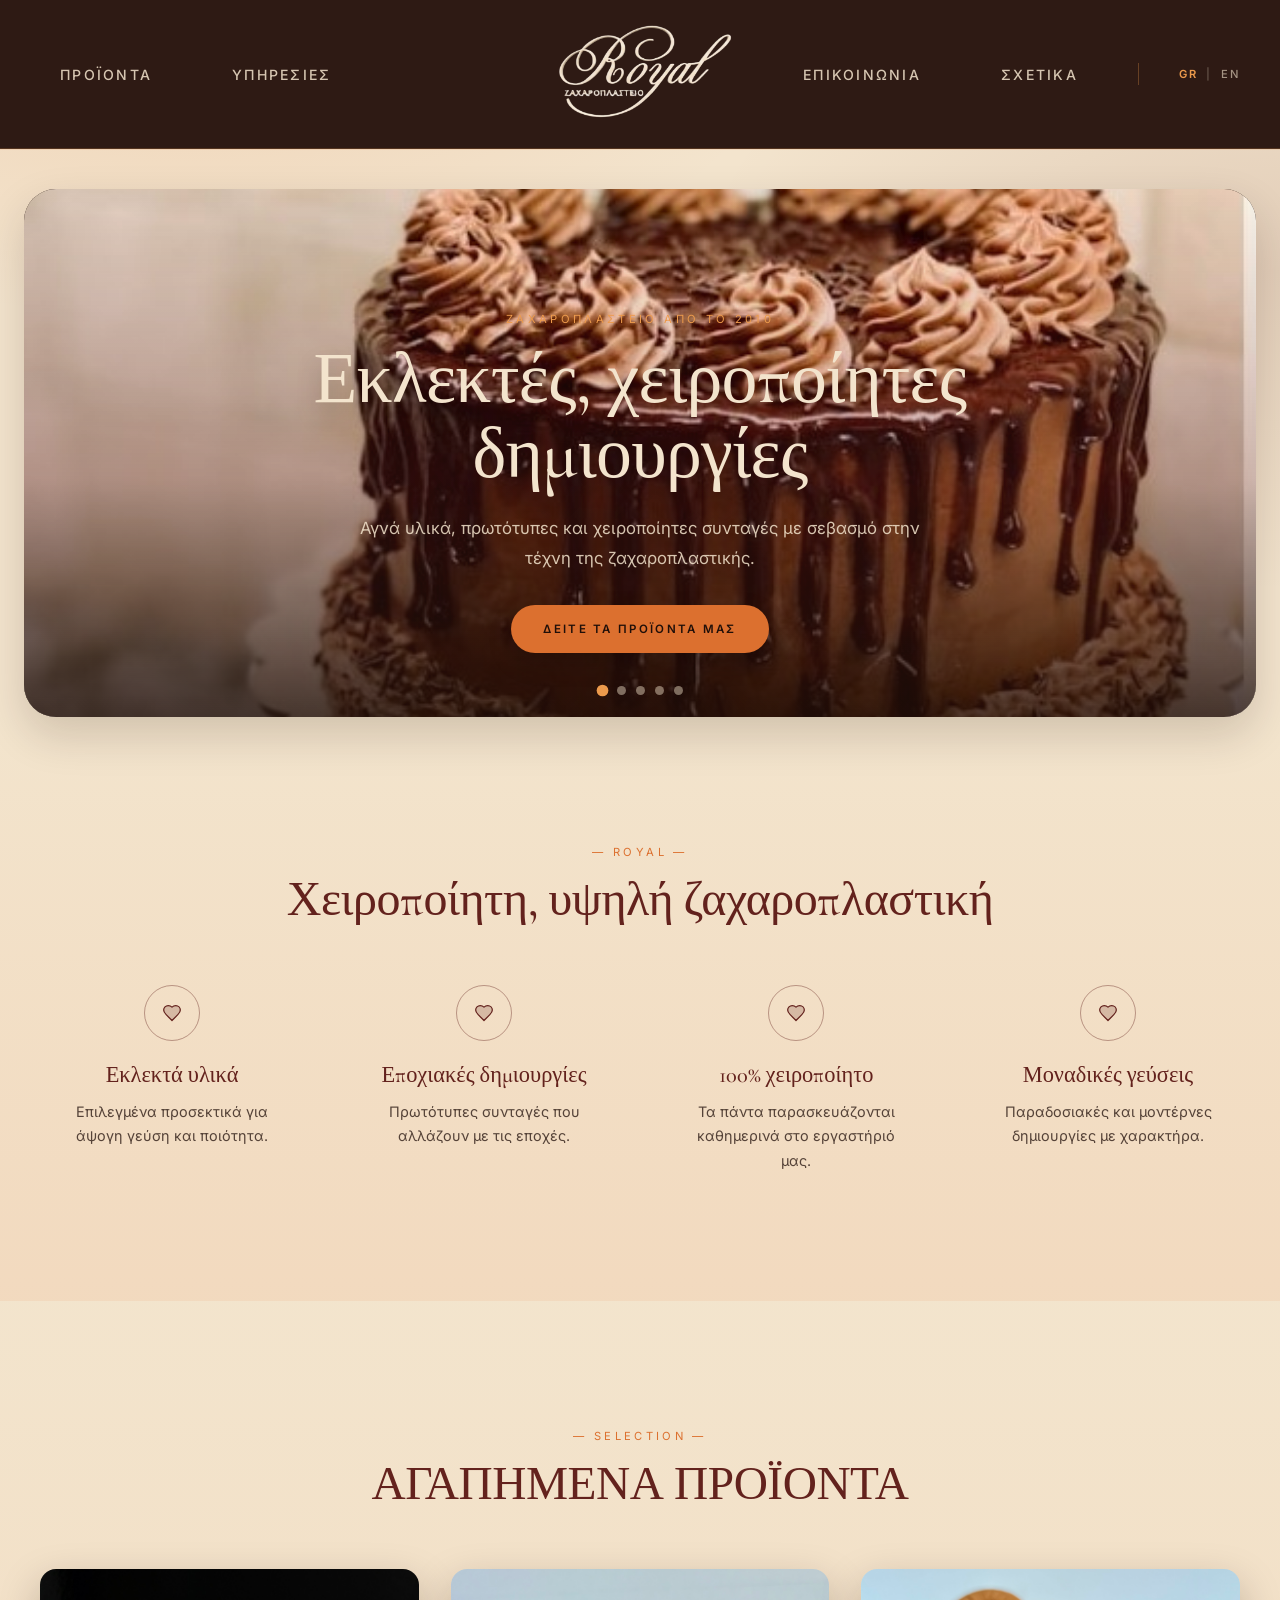
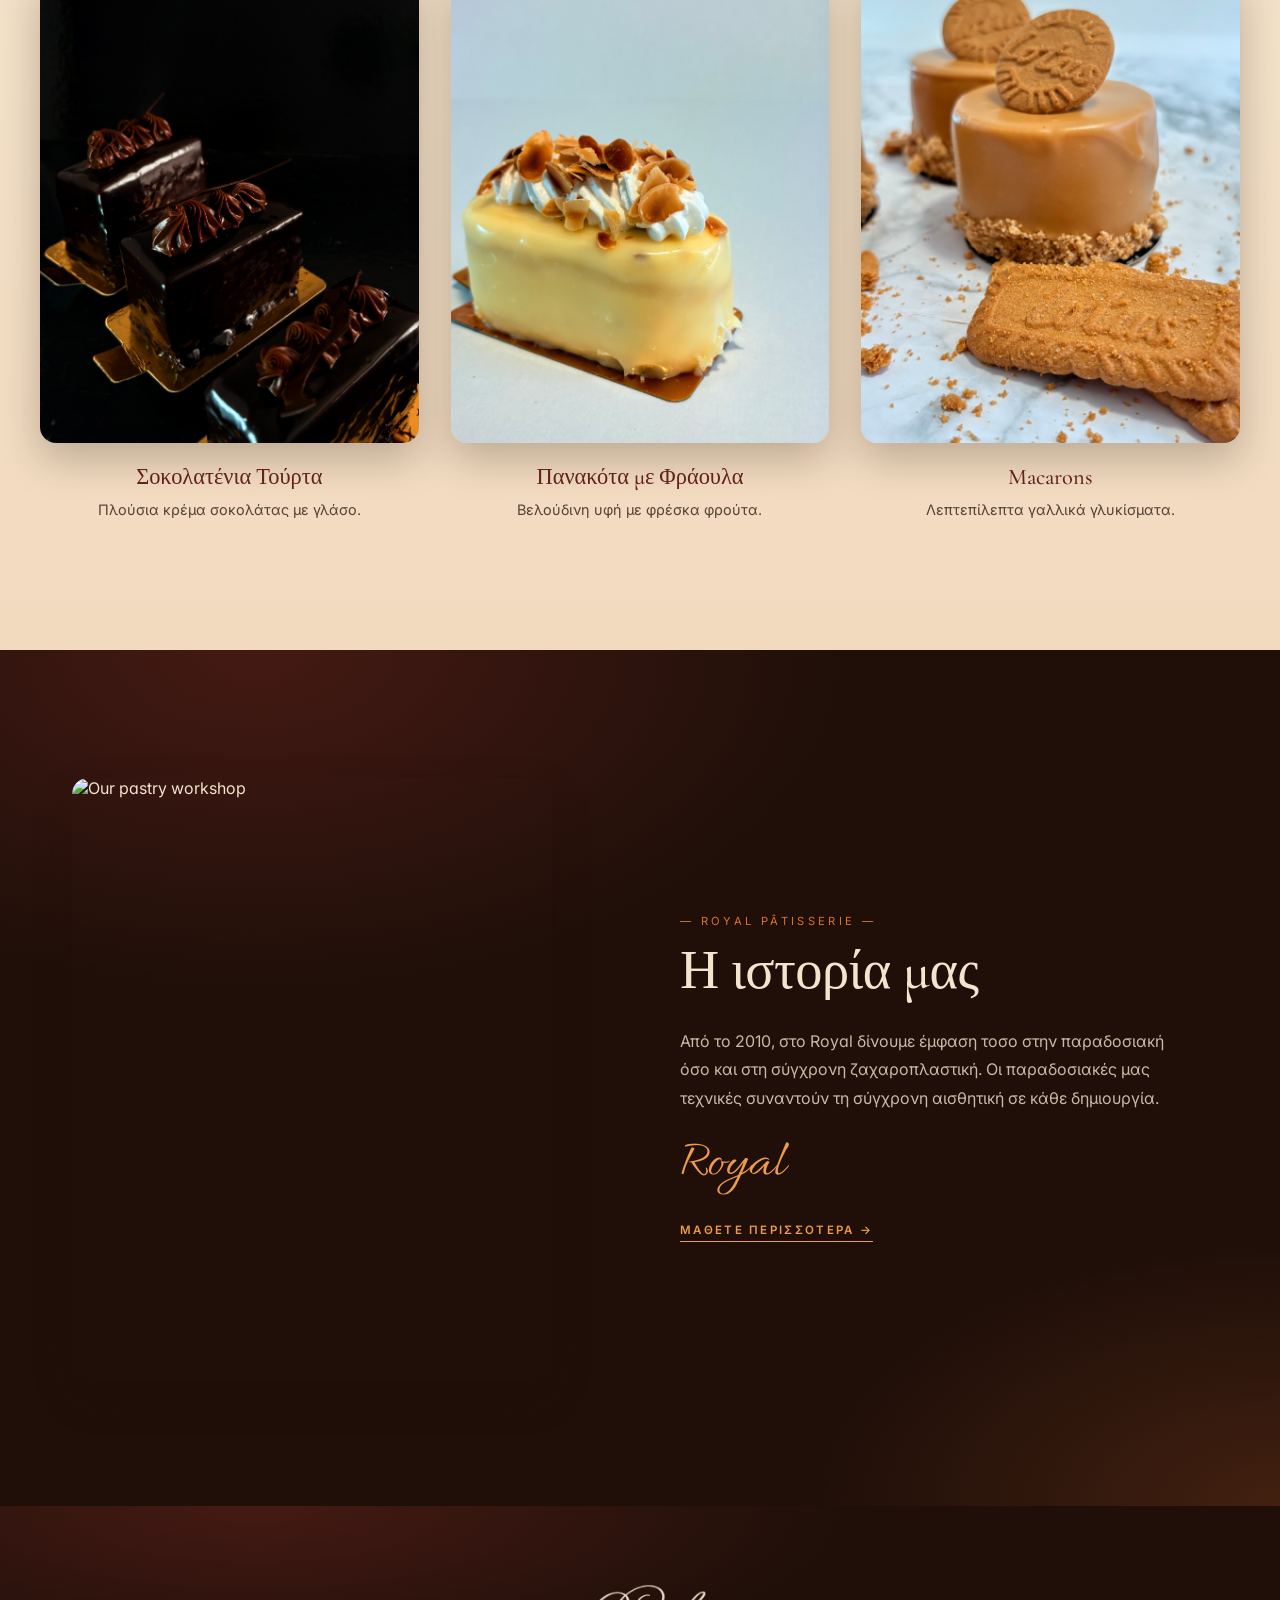
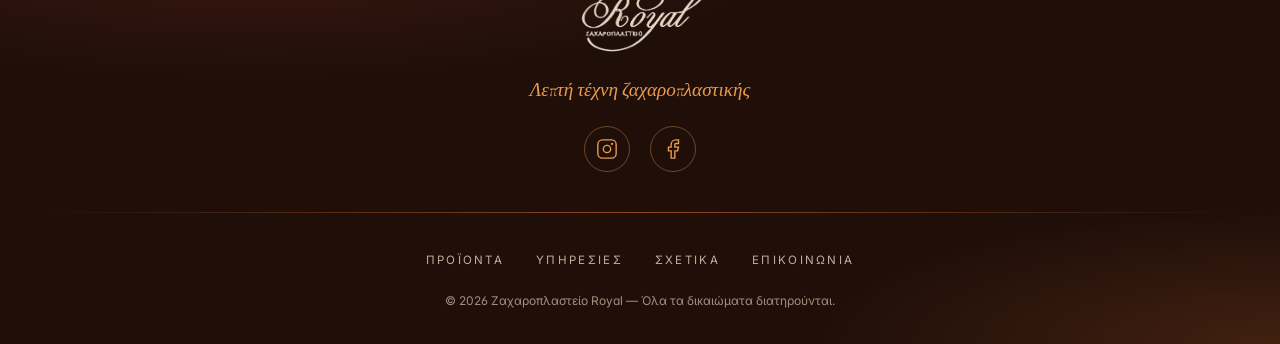
==== commit 2e6d33c4: "Products and about remake" ====
--- a/src/index.html
+++ b/src/index.html
@@ -111,21 +111,21 @@
             <div class="products-grid">
                 <div class="product-card">
                     <div class="product-media">
-                        <img src="images/favourite1.jpg" alt="Σοκολατένια Τούρτα" class="product-img">
+                        <img src="images/favourite1.heic" alt="Σοκολατένια Τούρτα" class="product-img">
                     </div>
                     <h3 class="product-name" data-en="Chocolate Cake">Σοκολατένια Τούρτα</h3>
                     <p class="product-desc" data-en="Rich chocolate ganache, layered to perfection.">Πλούσια κρέμα σοκολάτας με γλάσο.</p>
                 </div>
                 <div class="product-card">
                     <div class="product-media">
-                        <img src="images/favourite2.jpg" alt="Πανακότα με Φράουλα" class="product-img">
+                        <img src="images/favourite2.heic" alt="Πανακότα με Φράουλα" class="product-img">
                     </div>
                     <h3 class="product-name" data-en="Strawberry Panna Cotta">Πανακότα με Φράουλα</h3>
                     <p class="product-desc" data-en="Silky texture with fresh seasonal fruit.">Βελούδινη υφή με φρέσκα φρούτα.</p>
                 </div>
                 <div class="product-card">
                     <div class="product-media">
-                        <img src="images/favourite3.jpg" alt="Macarons" class="product-img">
+                        <img src="images/favourite3.heic" alt="Macarons" class="product-img">
                     </div>
                     <h3 class="product-name">Macarons</h3>
                     <p class="product-desc" data-en="Delicate French confections in seasonal flavours.">Λεπτεπίλεπτα γαλλικά γλυκίσματα.</p>
@@ -136,7 +136,7 @@
         <!-- Story: dark chocolate band with the shop's history + gold script signature -->
         <section class="story" id="about">
             <div class="story-image">
-                <img src="images/history.JPG" alt="Our pastry workshop">
+                <img src="images/homepageHistory.jpeg" alt="Our pastry workshop">
             </div>
             <div class="story-text">
                 <p class="story-eyebrow">— ROYAL PÂTISSERIE —</p>
--- a/src/style.css
+++ b/src/style.css
@@ -975,38 +975,31 @@
     color: oklch(0.19 0.032 40 / 0.75);
 }
 
-/* ---------- About page: orange pull-quote band ---------- */
-.quote-band {
-    background-color: var(--burgundy);
-    background-image:
-        radial-gradient(ellipse 60% 80% at 100% 0%, oklch(0.66 0.155 48 / 0.35), transparent 60%),
-        radial-gradient(ellipse 50% 70% at 0% 100%, oklch(0.19 0.032 40 / 0.5), transparent 60%);
-    color: var(--cream);
+/* ---------- About page: orange-framed pull quote ---------- */
+/* The quote used to sit in its own full-width burgundy band below the
+   page; it now lives inline with the lead copy, inside an orange frame. */
+.about-quote {
+    margin: 48px auto 0;
+    padding: 40px 44px;
+    border: 2px solid var(--orange-warm);
+    border-radius: 1rem;
+    background: oklch(0.66 0.155 48 / 0.07);
     text-align: center;
-    padding: 112px 24px;
-}
-
-.quote-text {
-    max-width: 44rem;
-    margin: 0 auto;
+}
+
+.about-quote-text {
     font-family: 'Cormorant Garamond', serif;
     font-style: italic;
-    font-size: clamp(1.6rem, 3.6vw, 2.6rem);
-    line-height: 1.4;
-}
-
-.quote-signature {
-    margin-top: 32px;
+    font-size: clamp(1.25rem, 2.6vw, 1.8rem);
+    line-height: 1.45;
+    color: var(--burgundy);
+}
+
+.about-quote-signature {
+    margin-top: 16px;
     font-family: 'Allura', cursive;
-    font-size: 3rem;
-    color: var(--gold);
-}
-
-.quote-eyebrow {
-    margin-top: 16px;
-    font-size: 0.7rem;
-    letter-spacing: 0.3em;
-    text-transform: uppercase;
+    font-size: 2.4rem;
+    line-height: 1;
     color: var(--orange-warm);
 }
 
@@ -1273,9 +1266,12 @@
         max-width: calc(100% - 40px);
     }
 
-    .about-lead-band,
-    .quote-band {
+    .about-lead-band {
         padding: 72px 20px;
+    }
+
+    .about-quote {
+        padding: 32px 24px;
     }
 
     .contact-wrap {
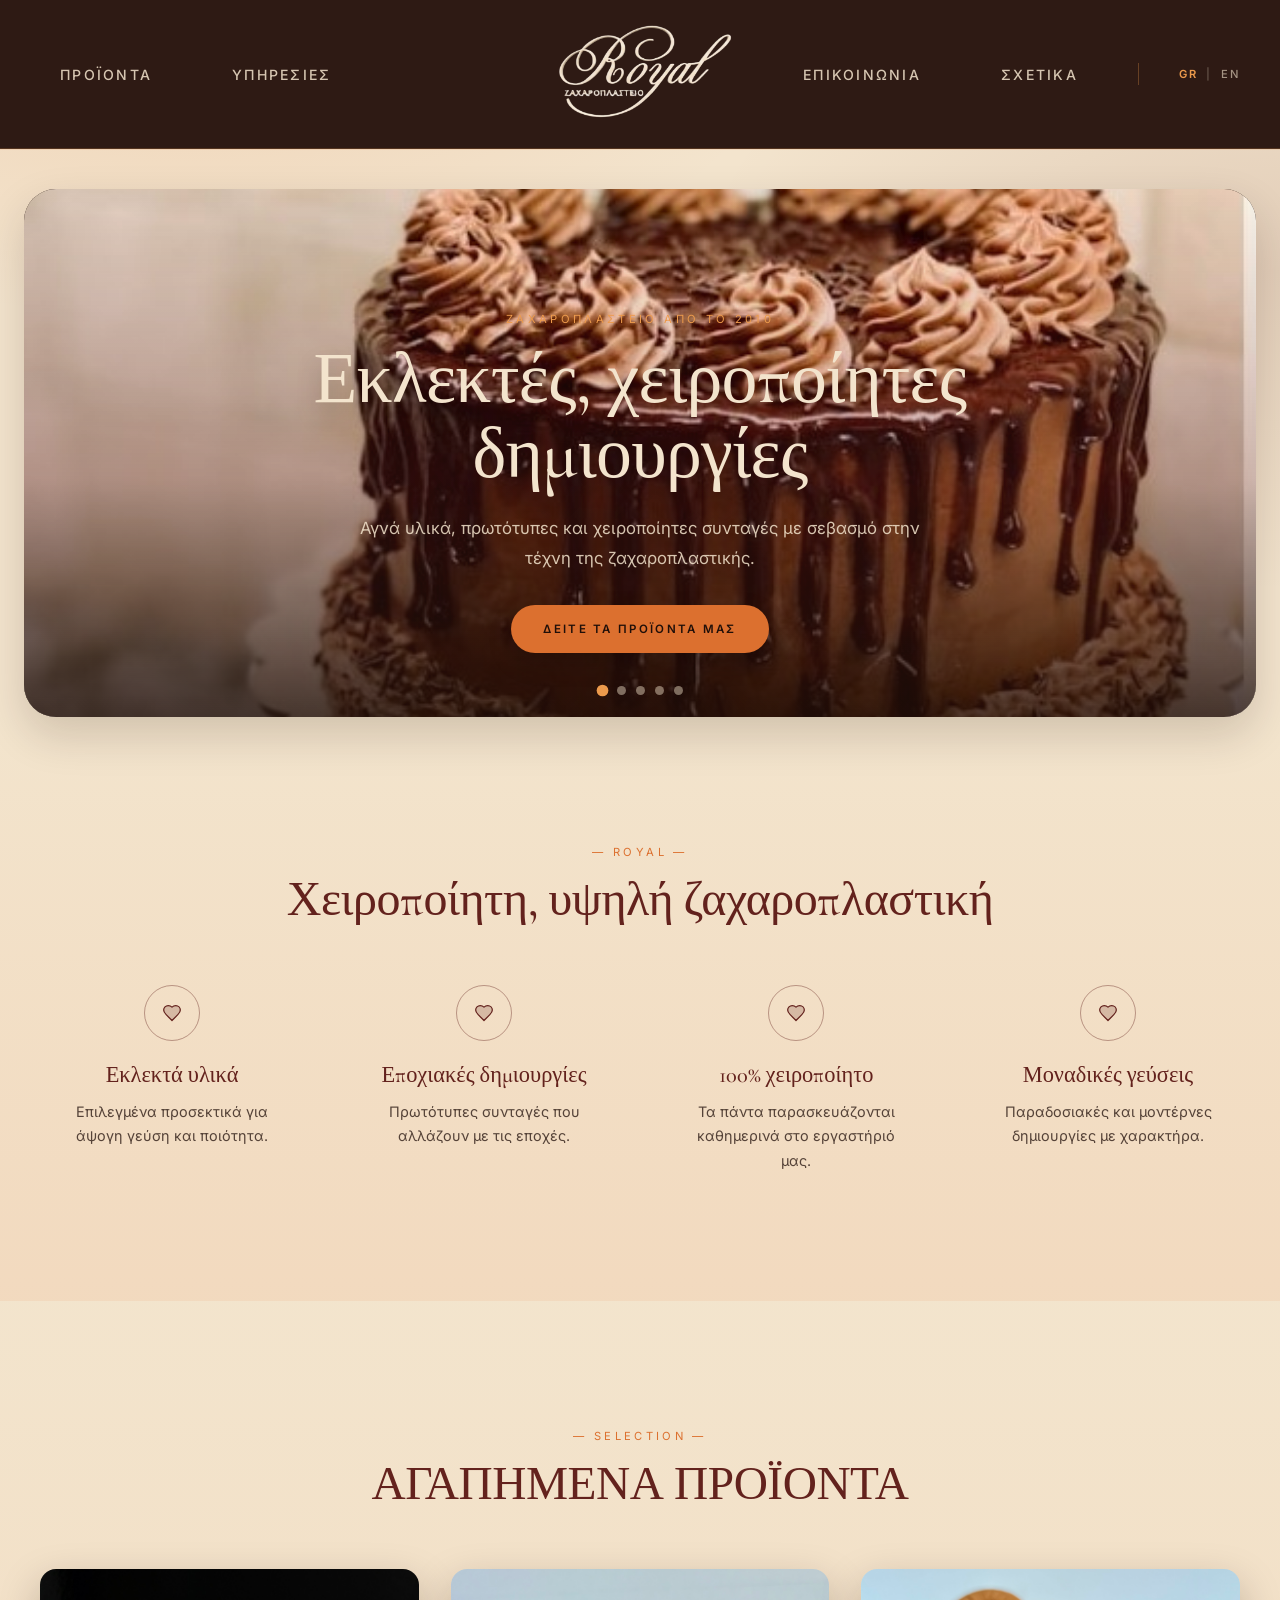
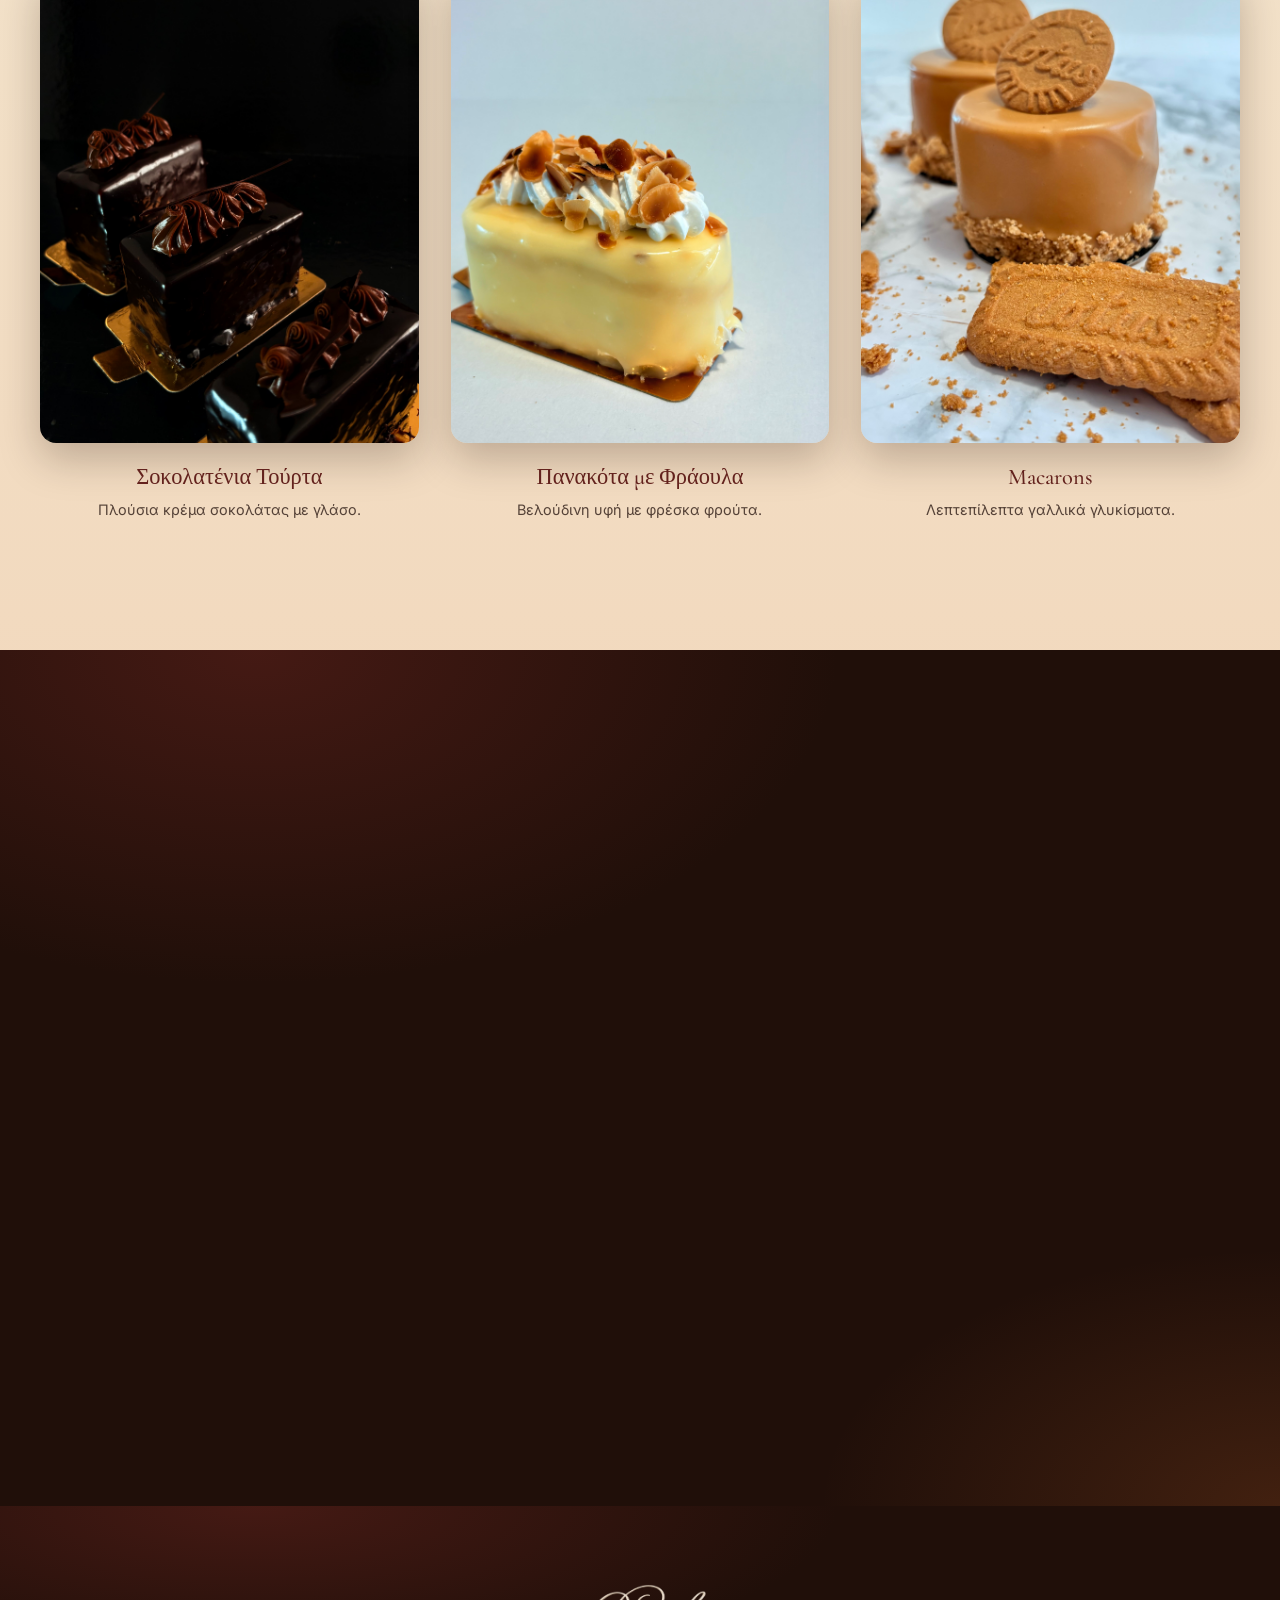
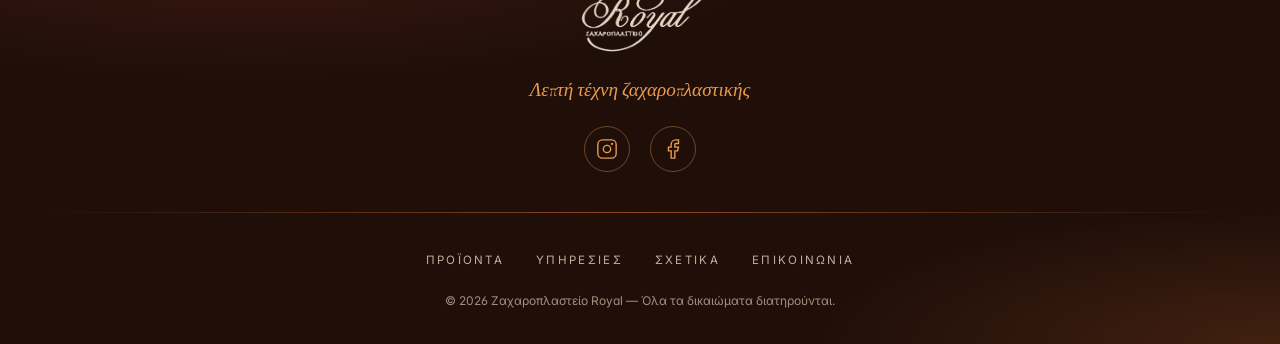
==== commit 276c0db7: "Mobile 1st version made" ====
--- a/src/index.html
+++ b/src/index.html
@@ -38,6 +38,14 @@
                 <button type="button" data-lang-btn="en">EN</button>
             </div>
         </div>
+        <!-- Hamburger toggle: visible only on phones (≤780px). Reveals the
+             existing nav links + GR|EN toggle as a dropdown — styled in
+             style.css (.nav-toggle / .navbar.is-open), wired in animations.js -->
+        <button type="button" class="nav-toggle" aria-label="Μενού" aria-expanded="false">
+            <span></span>
+            <span></span>
+            <span></span>
+        </button>
     </header>
 
     <main>
--- a/src/style.css
+++ b/src/style.css
@@ -208,6 +208,44 @@
     background: oklch(0.755 0.135 62 / 0.3);
 }
 
+/* Hamburger button — three cream dashes. Hidden on desktop/tablet;
+   the ≤780px block below reveals it and turns the nav into a dropdown.
+   Bars morph into an X while the menu is open (.navbar.is-open). */
+.nav-toggle {
+    display: none;
+    flex-direction: column;
+    justify-content: center;
+    gap: 5px;
+    width: 44px;
+    height: 44px;
+    padding: 0;
+    background: transparent;
+    border: none;
+    cursor: pointer;
+}
+
+.nav-toggle span {
+    display: block;
+    width: 24px;
+    height: 2px;
+    margin: 0 auto;
+    border-radius: 2px;
+    background: oklch(0.925 0.035 80 / 0.85);   /* same cream as nav links */
+    transition: transform 0.25s ease, opacity 0.2s ease;
+}
+
+.navbar.is-open .nav-toggle span:nth-child(1) {
+    transform: translateY(7px) rotate(45deg);
+}
+
+.navbar.is-open .nav-toggle span:nth-child(2) {
+    opacity: 0;
+}
+
+.navbar.is-open .nav-toggle span:nth-child(3) {
+    transform: translateY(-7px) rotate(-45deg);
+}
+
 /* ---------- Hero ---------- */
 .hero {
     padding: 40px 24px 0;
@@ -1190,27 +1228,82 @@
     }
 }
 
-@media (max-width: 780px) {
+/* The classic horizontal navbar needs ~1000px to fit all links + logo +
+   GR|EN toggle, so it collapses to the hamburger for tablets too, not just
+   phones. The rest of the phone-only layout stays at ≤780px below. */
+@media (max-width: 1040px) {
+    /* Phone/tablet navbar: logo + hamburger share the top row (switch from
+       the desktop 3-column grid to flex so the rest can wrap below). The nav
+       links and GR|EN toggle drop into a full-width menu that only shows
+       once the hamburger is tapped — same chocolate bar, same cream links
+       and fonts as the desktop navbar. */
     .navbar {
-        grid-template-columns: 1fr auto;
-        gap: 16px;
+        display: flex;
+        flex-wrap: wrap;
+        align-items: center;
+        justify-content: space-between;
+        gap: 0;
         min-height: auto;
-        padding: 16px 18px;
-    }
-
+        padding: 14px 18px;
+    }
+
+    .nav-logo {
+        order: 1;
+        justify-content: flex-start;
+    }
+
+    .nav-logo a {
+        height: 60px;
+    }
+
+    .nav-toggle {
+        display: flex;
+        order: 2;
+    }
+
+    /* Links + language toggle: hidden until the menu is open, then each
+       spans the full width and stacks vertically as a dropdown. */
     .nav-left,
     .nav-right {
+        order: 3;
+        flex-basis: 100%;
+        flex-direction: column;
+        align-items: stretch;
+        gap: 2px;
         display: none;
     }
 
-    .nav-logo {
+    .navbar.is-open .nav-left,
+    .navbar.is-open .nav-right {
+        display: flex;
+    }
+
+    /* Hairline above the first dropped row sets the menu off from the bar */
+    .navbar.is-open .nav-left {
+        margin-top: 12px;
+        padding-top: 12px;
+        border-top: 1px solid oklch(0.755 0.135 62 / 0.2);
+    }
+
+    .nav-left a,
+    .nav-right a {
+        display: block;
+        width: 100%;
+        padding: 12px 16px;
+    }
+
+    .nav-vdivider {
+        display: none;
+    }
+
+    .nav-lang {
         justify-content: flex-start;
-    }
-
-    .nav-logo a {
-        height: 60px;
-    }
-
+        padding: 12px 16px;
+        font-size: 0.8rem;
+    }
+}
+
+@media (max-width: 780px) {
     .hero {
         padding-inline: 12px;
     }
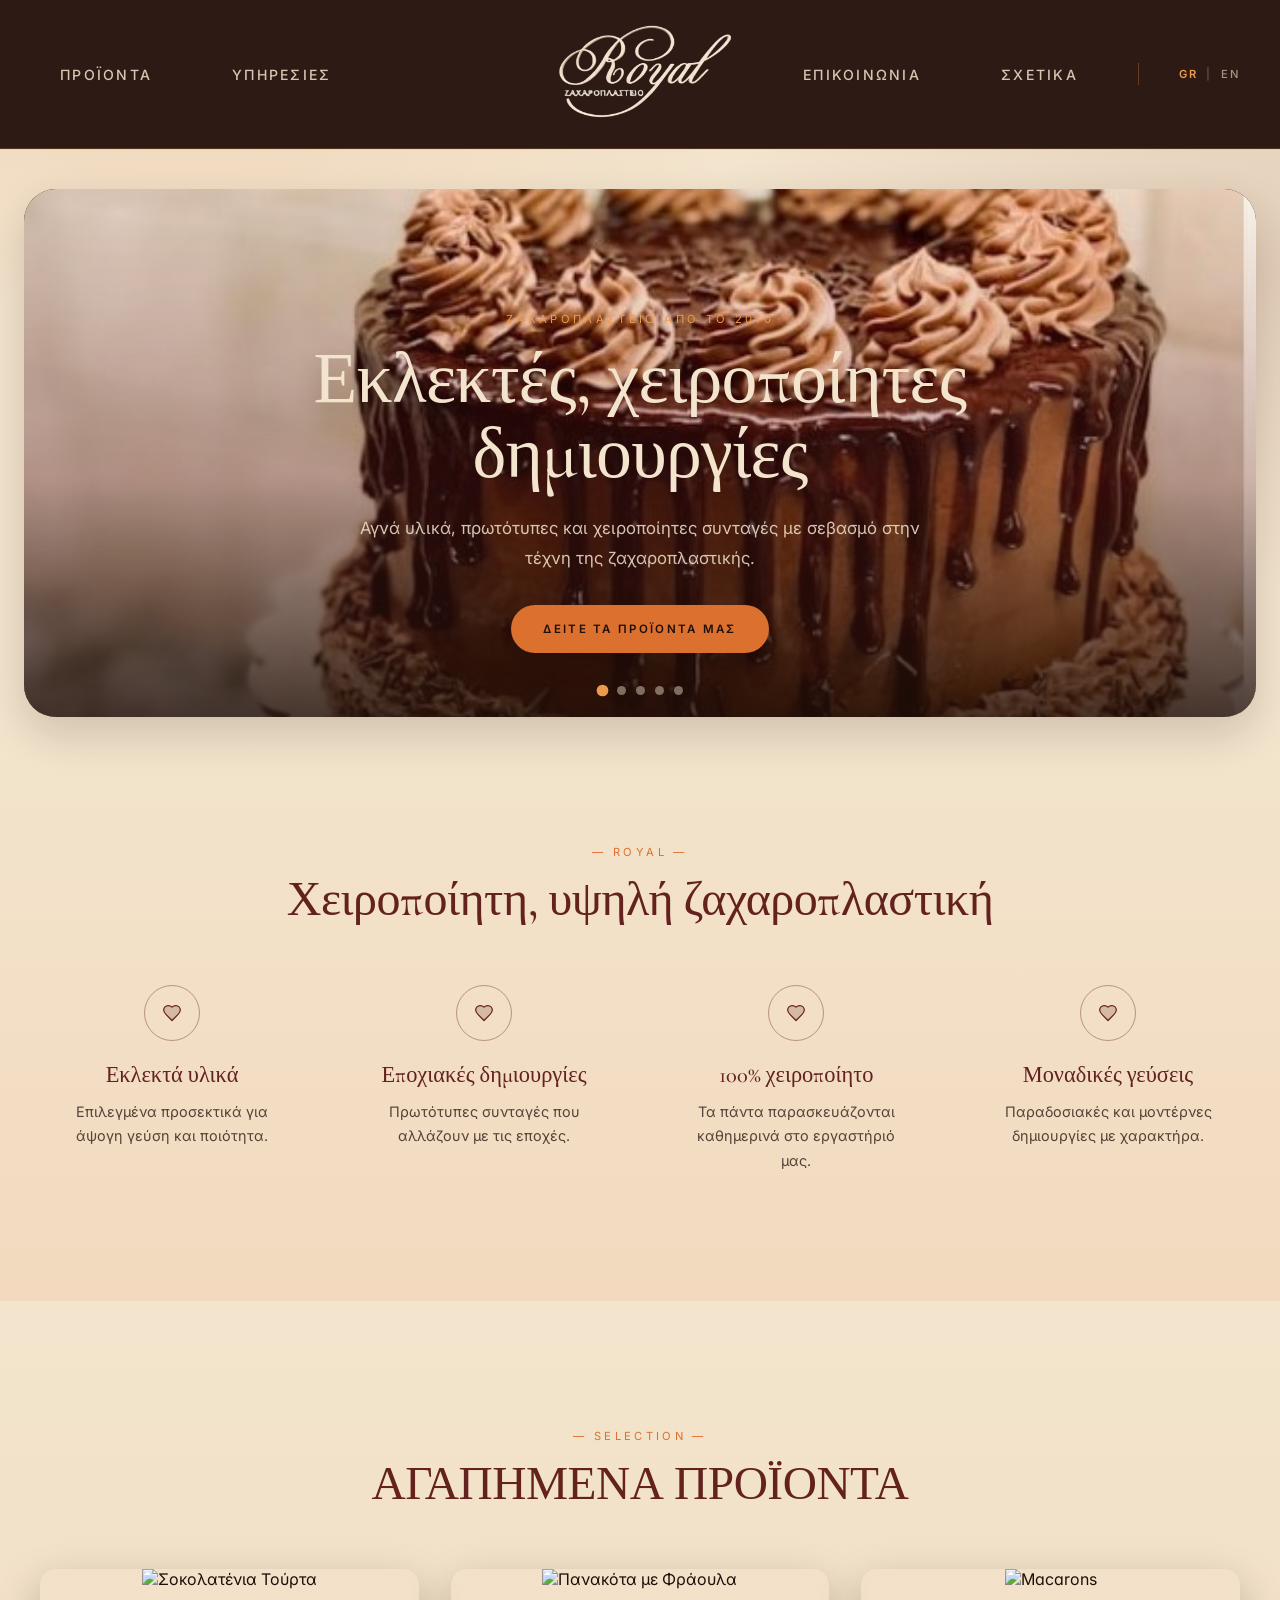
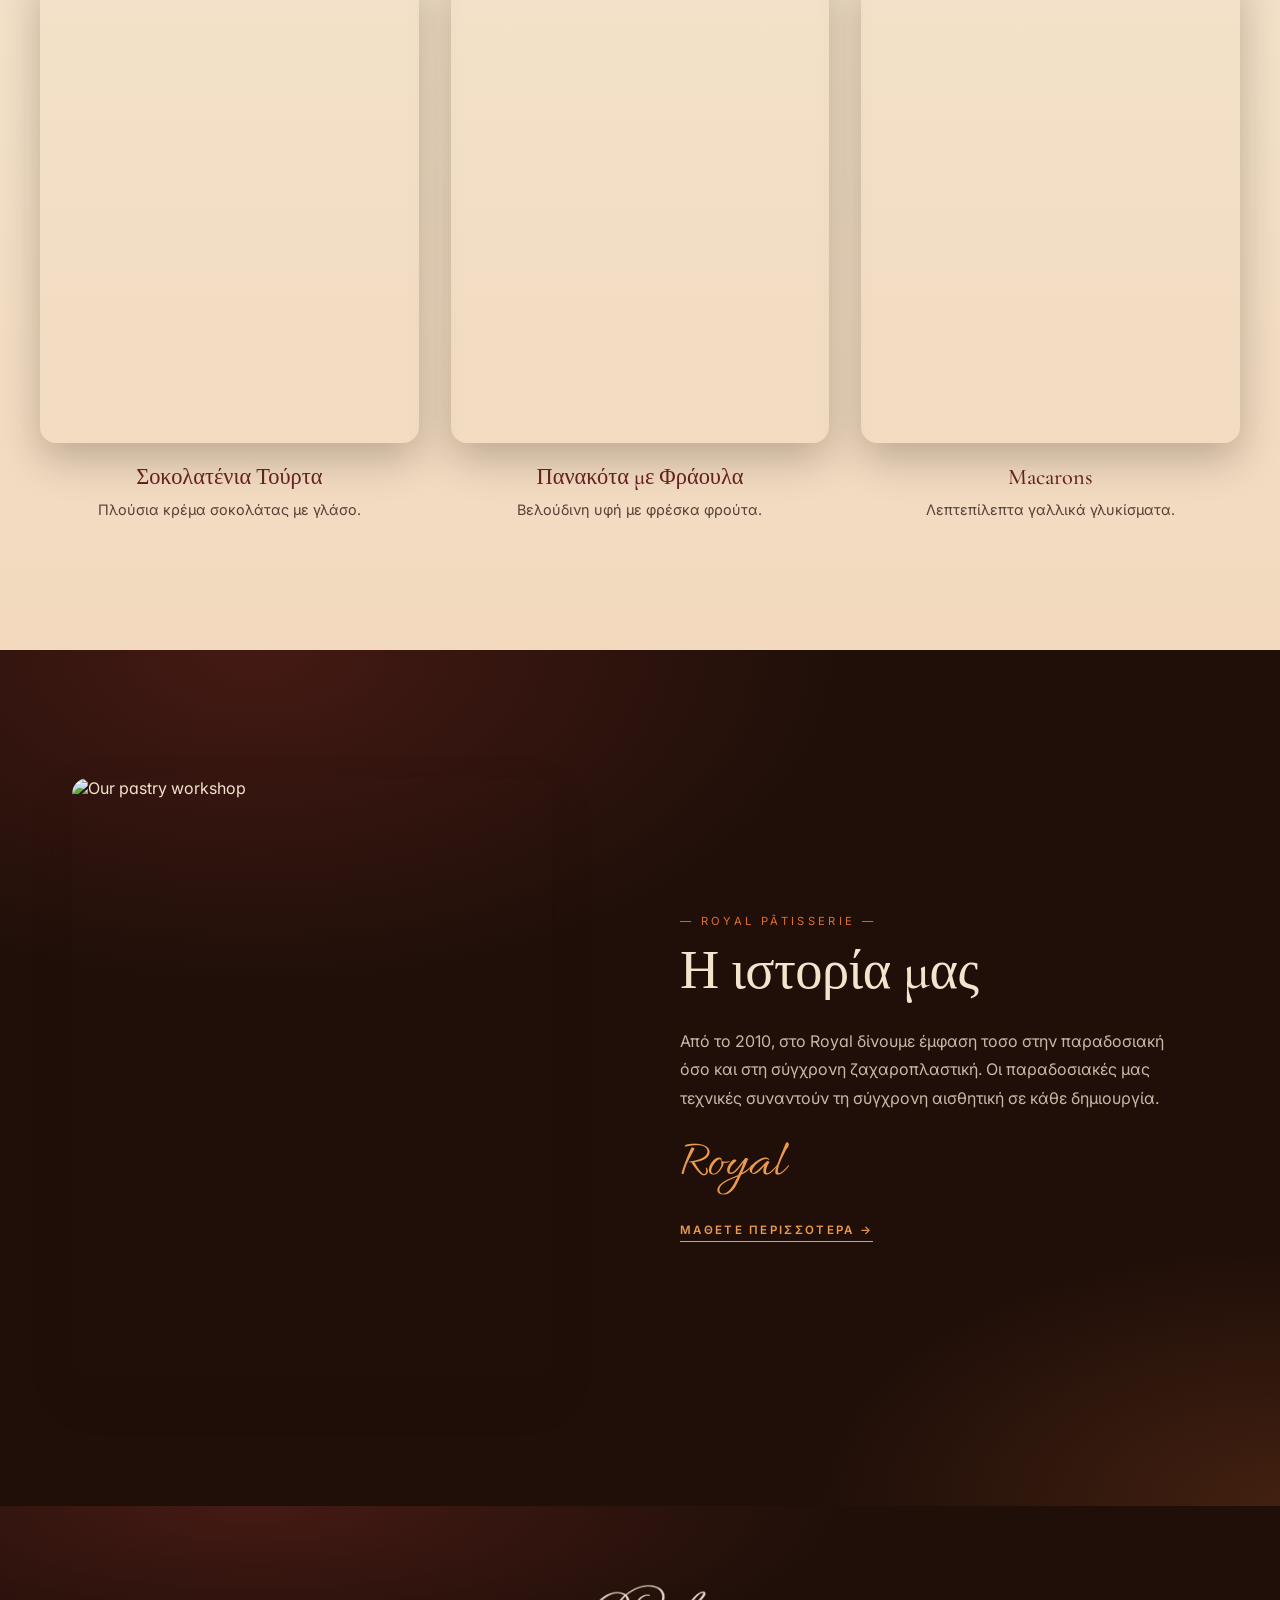
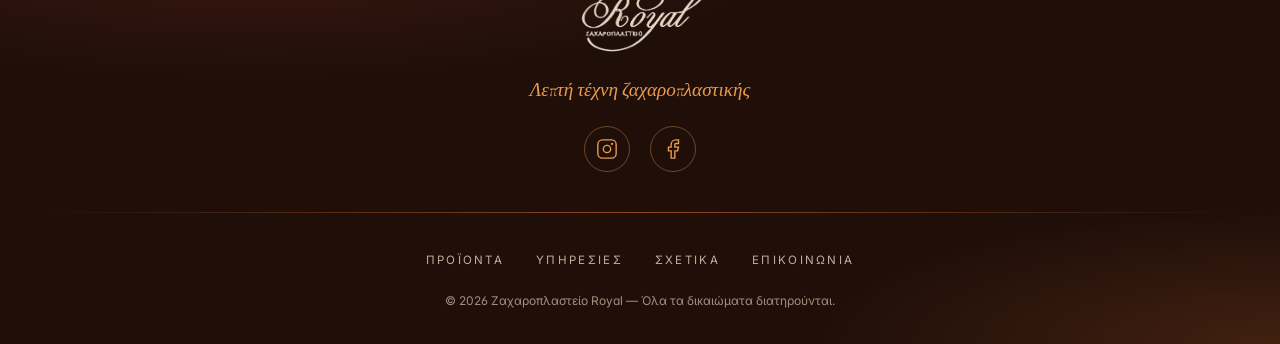
==== commit 9a2f0f34: "Photos cleanup" ====
--- a/src/index.html
+++ b/src/index.html
@@ -119,7 +119,7 @@
             <div class="products-grid">
                 <div class="product-card">
                     <div class="product-media">
-                        <img src="images/favourite1.heic" alt="Σοκολατένια Τούρτα" class="product-img">
+                        <img src="images/favourite1.jpg" alt="Σοκολατένια Τούρτα" class="product-img">
                     </div>
                     <h3 class="product-name" data-en="Chocolate Cake">Σοκολατένια Τούρτα</h3>
                     <p class="product-desc" data-en="Rich chocolate ganache, layered to perfection.">Πλούσια κρέμα σοκολάτας με γλάσο.</p>
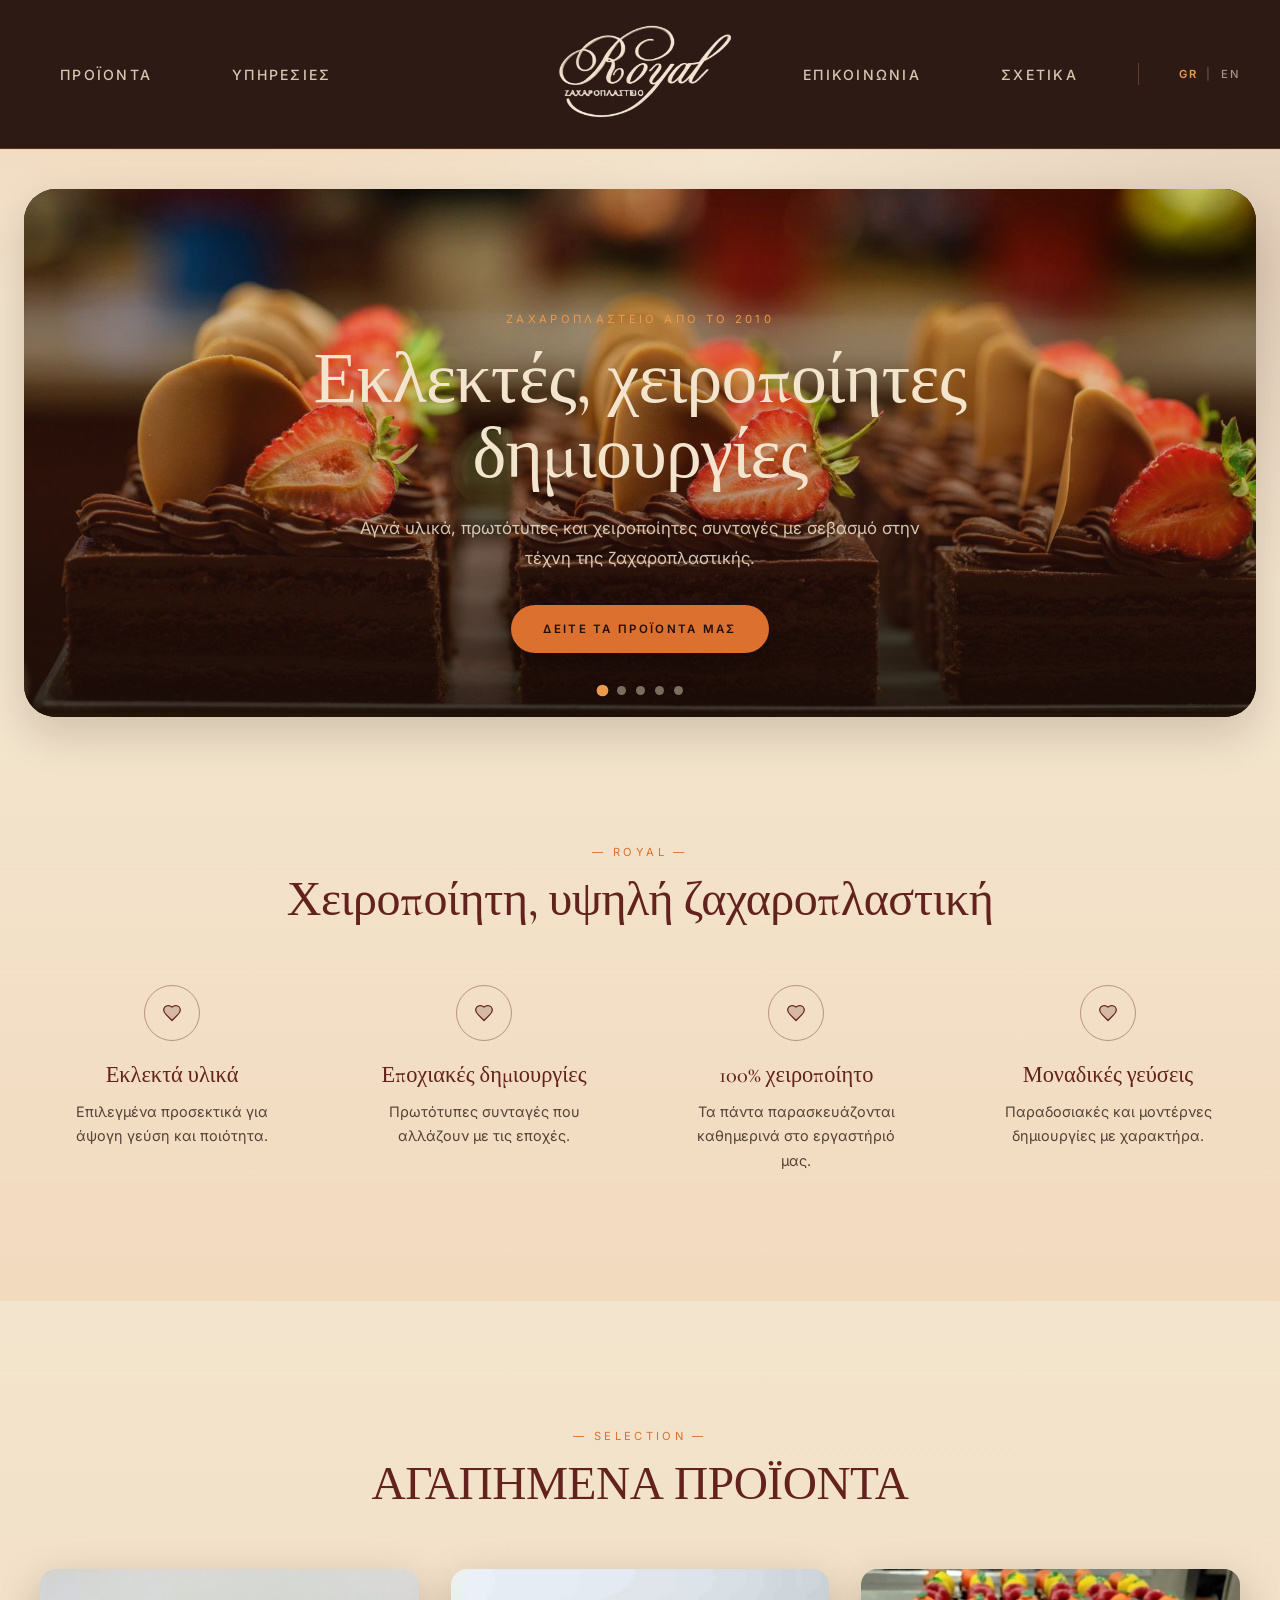
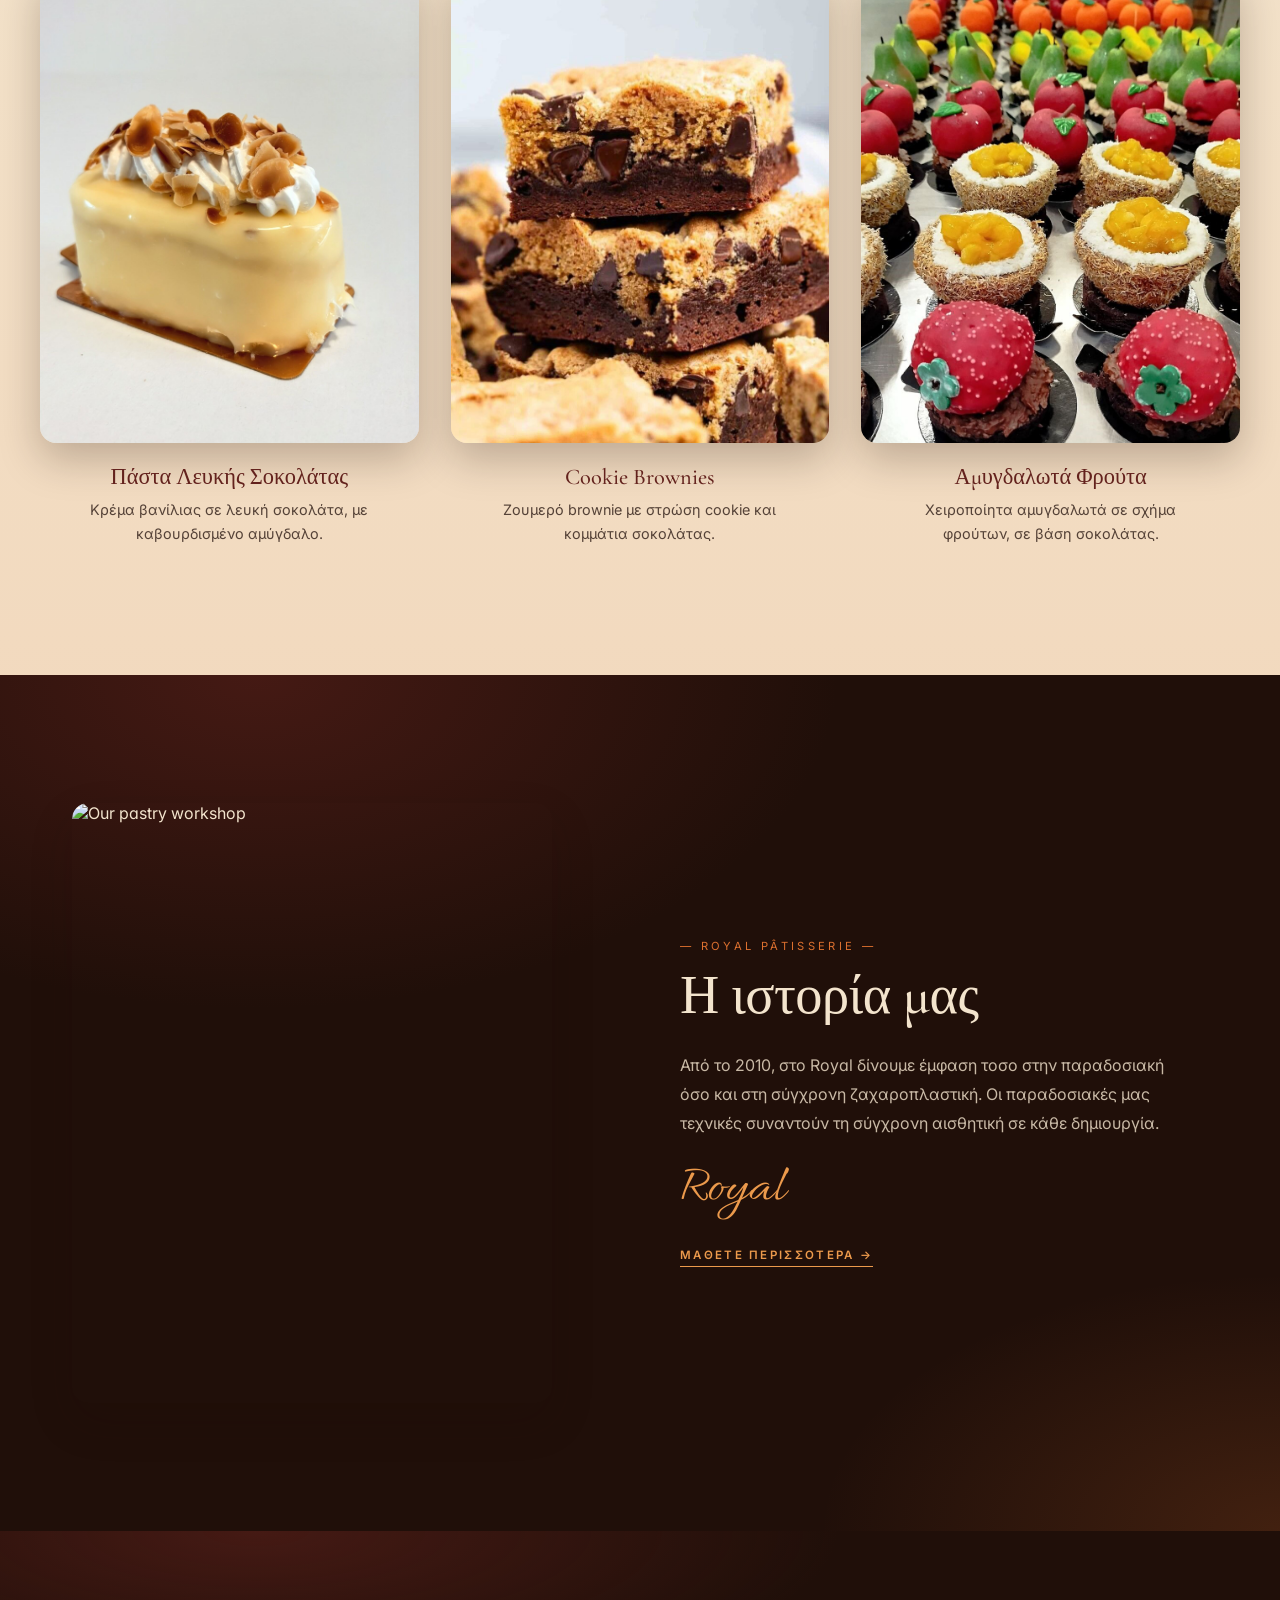
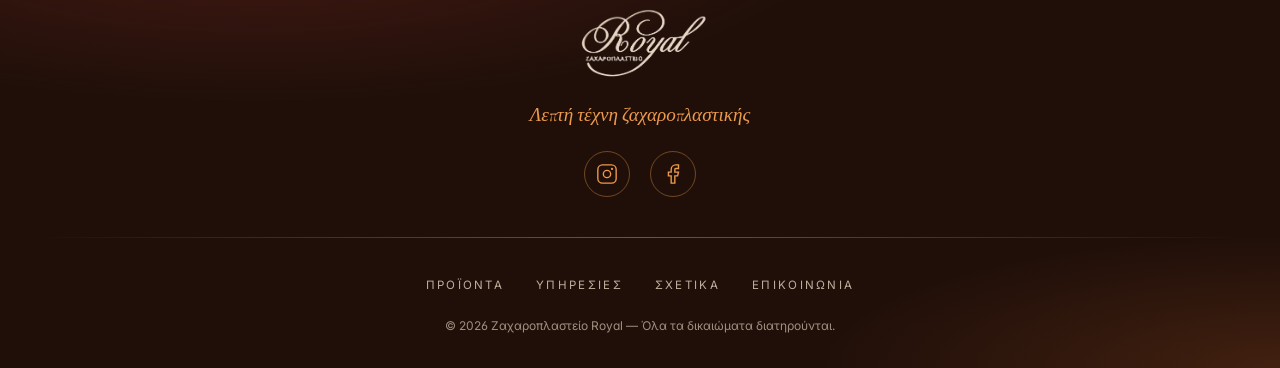
==== commit 1f2da02a: "Carousel Photos changed" ====
--- a/src/index.html
+++ b/src/index.html
@@ -54,9 +54,13 @@
         <section class="hero">
             <div class="hero-frame">
                 <!-- Crossfade carousel: 5 slides auto-advance; dots are
-                     built by animations.js. First slide starts active. -->
+                     built by animations.js. First slide starts active.
+                     These are licensed stock shots (Pexels licence — free
+                     commercial use, no attribution required), deliberately
+                     kept separate from the shop's own photos, which are
+                     used on the products/services pages. -->
                 <div class="hero-carousel" role="group" aria-roledescription="carousel" aria-label="Royal pastries">
-                    <img src="images/carousel1.jpg" alt="Signature pastry" class="hero-img hero-slide is-active">
+                    <img src="images/carousel1.jpg" alt="Εκλέρ με πραλίνα και αμύγδαλο" class="hero-img hero-slide is-active">
                     <img src="images/carousel2.jpg" alt="" aria-hidden="true" class="hero-img hero-slide">
                     <img src="images/carousel3.jpg" alt="" aria-hidden="true" class="hero-img hero-slide">
                     <img src="images/carousel4.jpg" alt="" aria-hidden="true" class="hero-img hero-slide">
@@ -119,24 +123,24 @@
             <div class="products-grid">
                 <div class="product-card">
                     <div class="product-media">
-                        <img src="images/favourite1.jpg" alt="Σοκολατένια Τούρτα" class="product-img">
+                        <img src="images/favourite2.jpg" alt="Πάστα λευκής σοκολάτας με φιλέ αμυγδάλου" class="product-img">
                     </div>
-                    <h3 class="product-name" data-en="Chocolate Cake">Σοκολατένια Τούρτα</h3>
-                    <p class="product-desc" data-en="Rich chocolate ganache, layered to perfection.">Πλούσια κρέμα σοκολάτας με γλάσο.</p>
+                    <h3 class="product-name" data-en="White Chocolate Pastry">Πάστα Λευκής Σοκολάτας</h3>
+                    <p class="product-desc" data-en="Vanilla cream in white chocolate, with toasted almond flakes.">Κρέμα βανίλιας σε λευκή σοκολάτα, με καβουρδισμένο αμύγδαλο.</p>
                 </div>
                 <div class="product-card">
                     <div class="product-media">
-                        <img src="images/favourite2.heic" alt="Πανακότα με Φράουλα" class="product-img">
+                        <img src="images/favourite1.jpg" alt="Cookie brownies με κομμάτια σοκολάτας" class="product-img">
                     </div>
-                    <h3 class="product-name" data-en="Strawberry Panna Cotta">Πανακότα με Φράουλα</h3>
-                    <p class="product-desc" data-en="Silky texture with fresh seasonal fruit.">Βελούδινη υφή με φρέσκα φρούτα.</p>
+                    <h3 class="product-name" data-en="Cookie Brownies">Cookie Brownies</h3>
+                    <p class="product-desc" data-en="Fudgy brownie under a chocolate-chip cookie layer.">Ζουμερό brownie με στρώση cookie και κομμάτια σοκολάτας.</p>
                 </div>
                 <div class="product-card">
                     <div class="product-media">
-                        <img src="images/favourite3.heic" alt="Macarons" class="product-img">
+                        <img src="images/fruits3b.jpg" alt="Αμυγδαλωτά σε σχήμα φρούτων" class="product-img">
                     </div>
-                    <h3 class="product-name">Macarons</h3>
-                    <p class="product-desc" data-en="Delicate French confections in seasonal flavours.">Λεπτεπίλεπτα γαλλικά γλυκίσματα.</p>
+                    <h3 class="product-name" data-en="Marzipan Fruits">Αμυγδαλωτά Φρούτα</h3>
+                    <p class="product-desc" data-en="Hand-shaped marzipan fruits on a chocolate base.">Χειροποίητα αμυγδαλωτά σε σχήμα φρούτων, σε βάση σοκολάτας.</p>
                 </div>
             </div>
         </section>
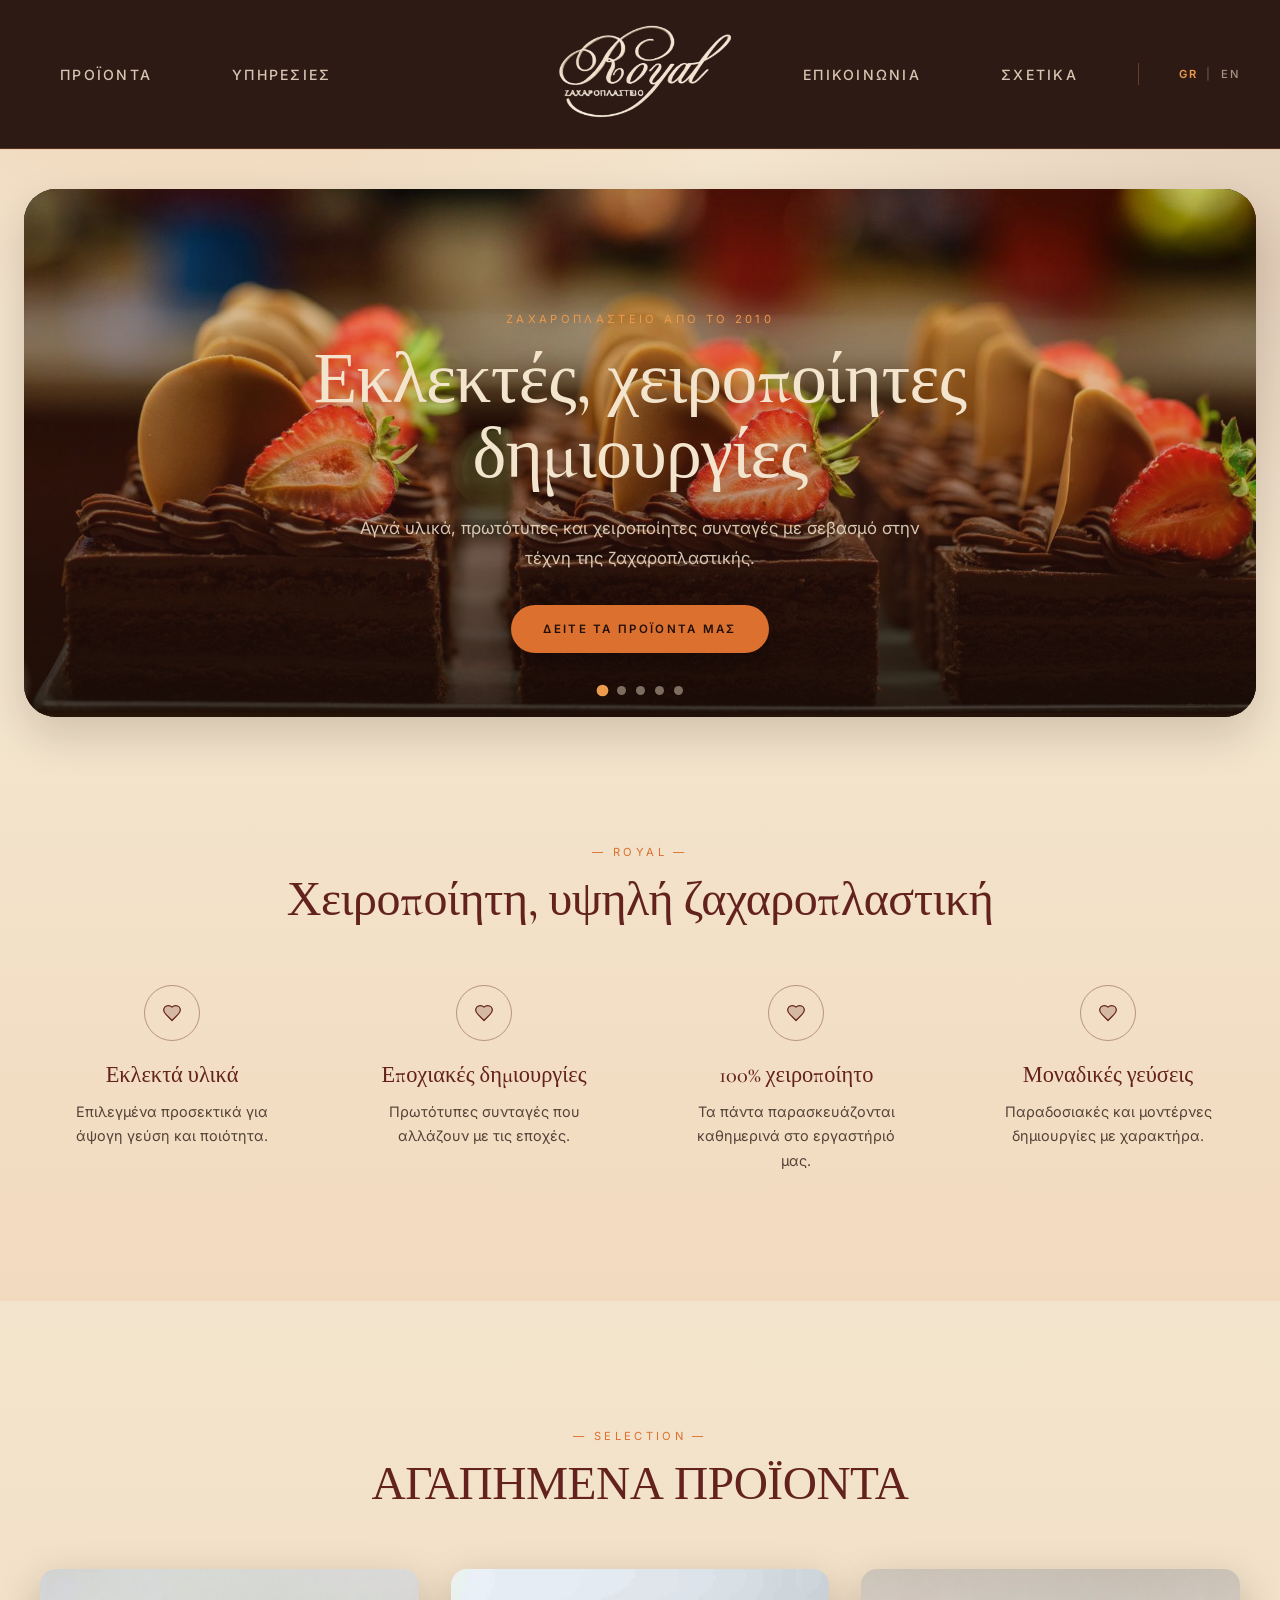
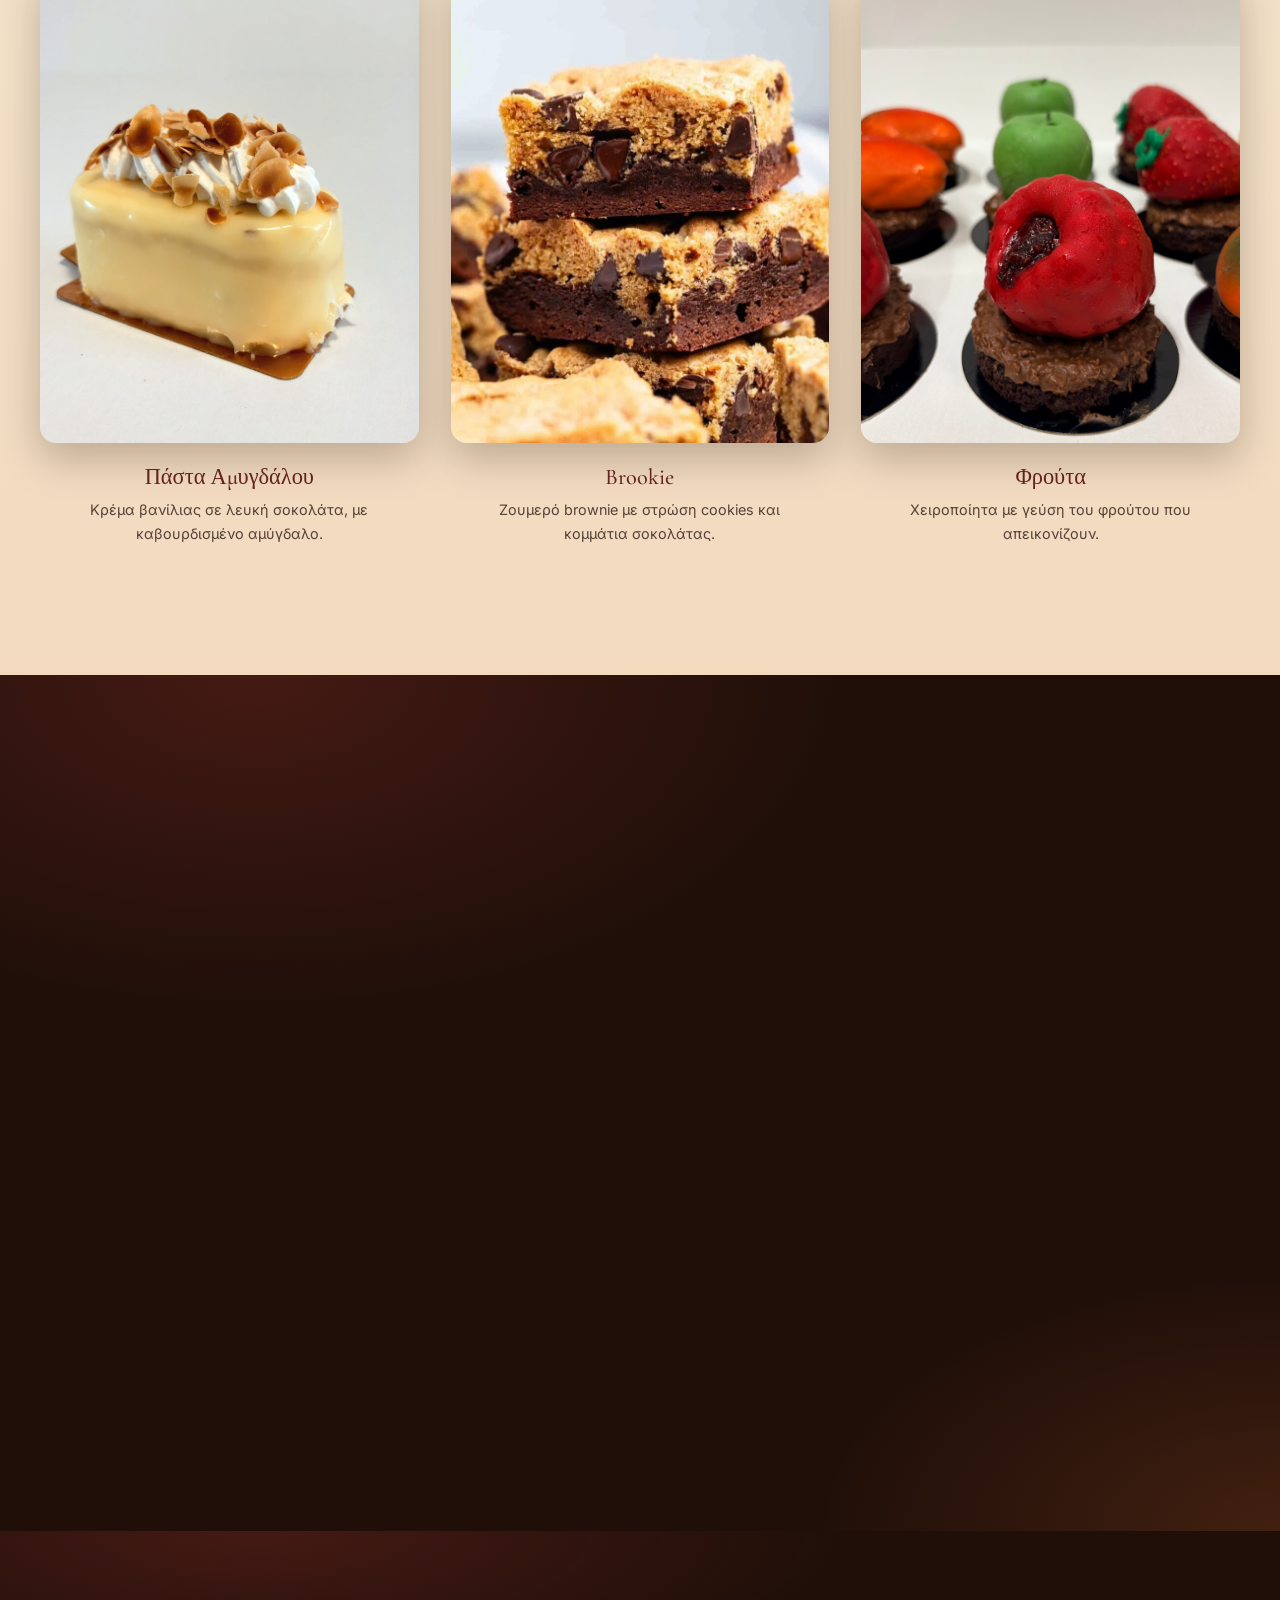
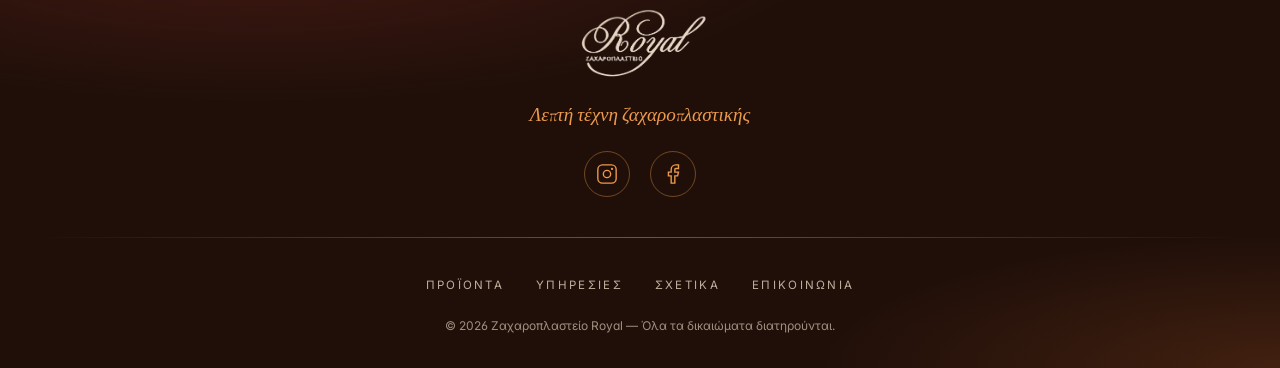
==== commit 2610c4df: "tittles and subtittles fixed" ====
--- a/src/index.html
+++ b/src/index.html
@@ -123,24 +123,24 @@
             <div class="products-grid">
                 <div class="product-card">
                     <div class="product-media">
-                        <img src="images/favourite2.jpg" alt="Πάστα λευκής σοκολάτας με φιλέ αμυγδάλου" class="product-img">
+                        <img src="images/favourite2.jpg" alt="Πάστα αμυγδάλου με λευκή σοκολάτα" class="product-img">
                     </div>
-                    <h3 class="product-name" data-en="White Chocolate Pastry">Πάστα Λευκής Σοκολάτας</h3>
+                    <h3 class="product-name" data-en="Almond Pastry">Πάστα Αμυγδάλου</h3>
                     <p class="product-desc" data-en="Vanilla cream in white chocolate, with toasted almond flakes.">Κρέμα βανίλιας σε λευκή σοκολάτα, με καβουρδισμένο αμύγδαλο.</p>
                 </div>
                 <div class="product-card">
                     <div class="product-media">
-                        <img src="images/favourite1.jpg" alt="Cookie brownies με κομμάτια σοκολάτας" class="product-img">
+                        <img src="images/favourite1.jpg" alt="Brookie με κομμάτια σοκολάτας" class="product-img">
                     </div>
-                    <h3 class="product-name" data-en="Cookie Brownies">Cookie Brownies</h3>
-                    <p class="product-desc" data-en="Fudgy brownie under a chocolate-chip cookie layer.">Ζουμερό brownie με στρώση cookie και κομμάτια σοκολάτας.</p>
+                    <h3 class="product-name" data-en="Brookie">Brookie</h3>
+                    <p class="product-desc" data-en="Fudgy brownie under a chocolate-chip cookie layer.">Ζουμερό brownie με στρώση cookies και κομμάτια σοκολάτας.</p>
                 </div>
                 <div class="product-card">
                     <div class="product-media">
-                        <img src="images/fruits3b.jpg" alt="Αμυγδαλωτά σε σχήμα φρούτων" class="product-img">
+                        <img src="images/favourite3.jpeg" alt="Αμυγδαλωτά σε σχήμα φρούτων" class="product-img">
                     </div>
-                    <h3 class="product-name" data-en="Marzipan Fruits">Αμυγδαλωτά Φρούτα</h3>
-                    <p class="product-desc" data-en="Hand-shaped marzipan fruits on a chocolate base.">Χειροποίητα αμυγδαλωτά σε σχήμα φρούτων, σε βάση σοκολάτας.</p>
+                    <h3 class="product-name" data-en="Fruits">Φρούτα</h3>
+                    <p class="product-desc" data-en="Handmade, flavoured like the fruit they depict.">Χειροποίητα με γεύση του φρούτου που απεικονίζουν.</p>
                 </div>
             </div>
         </section>
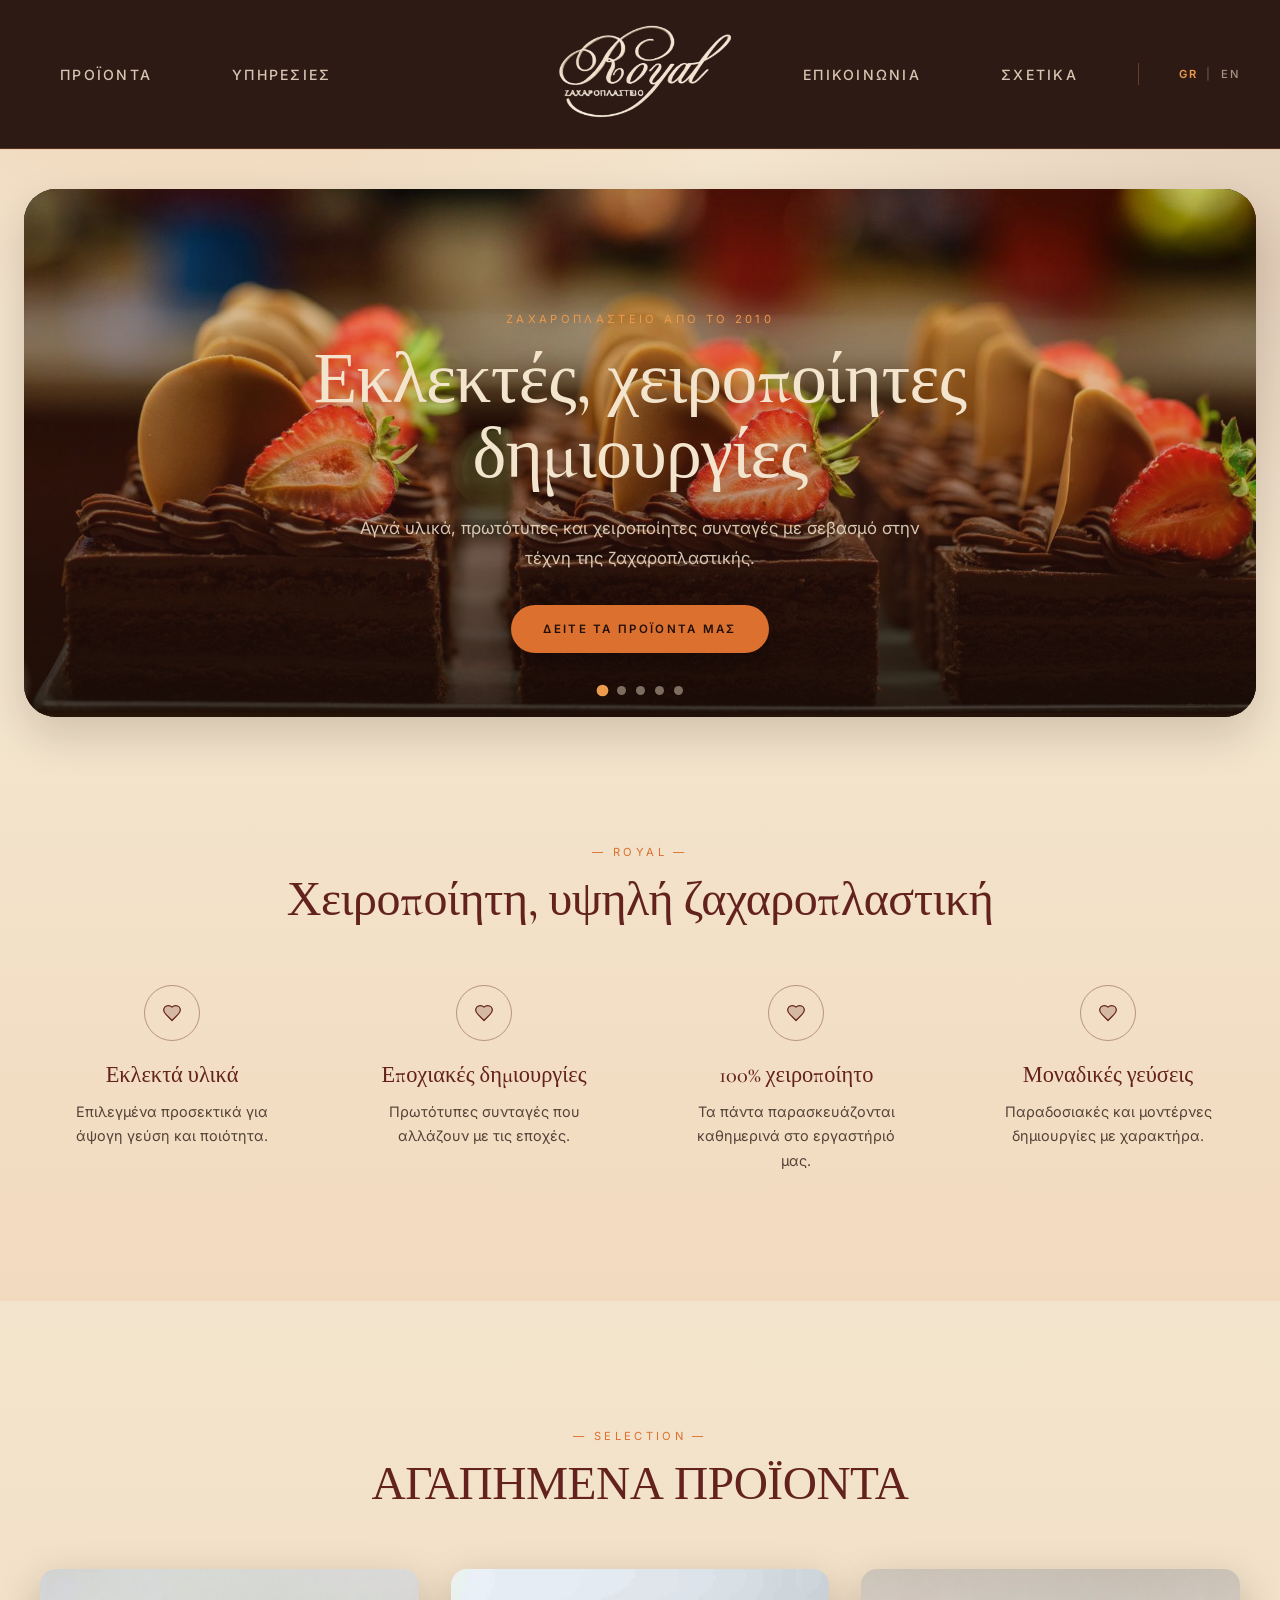
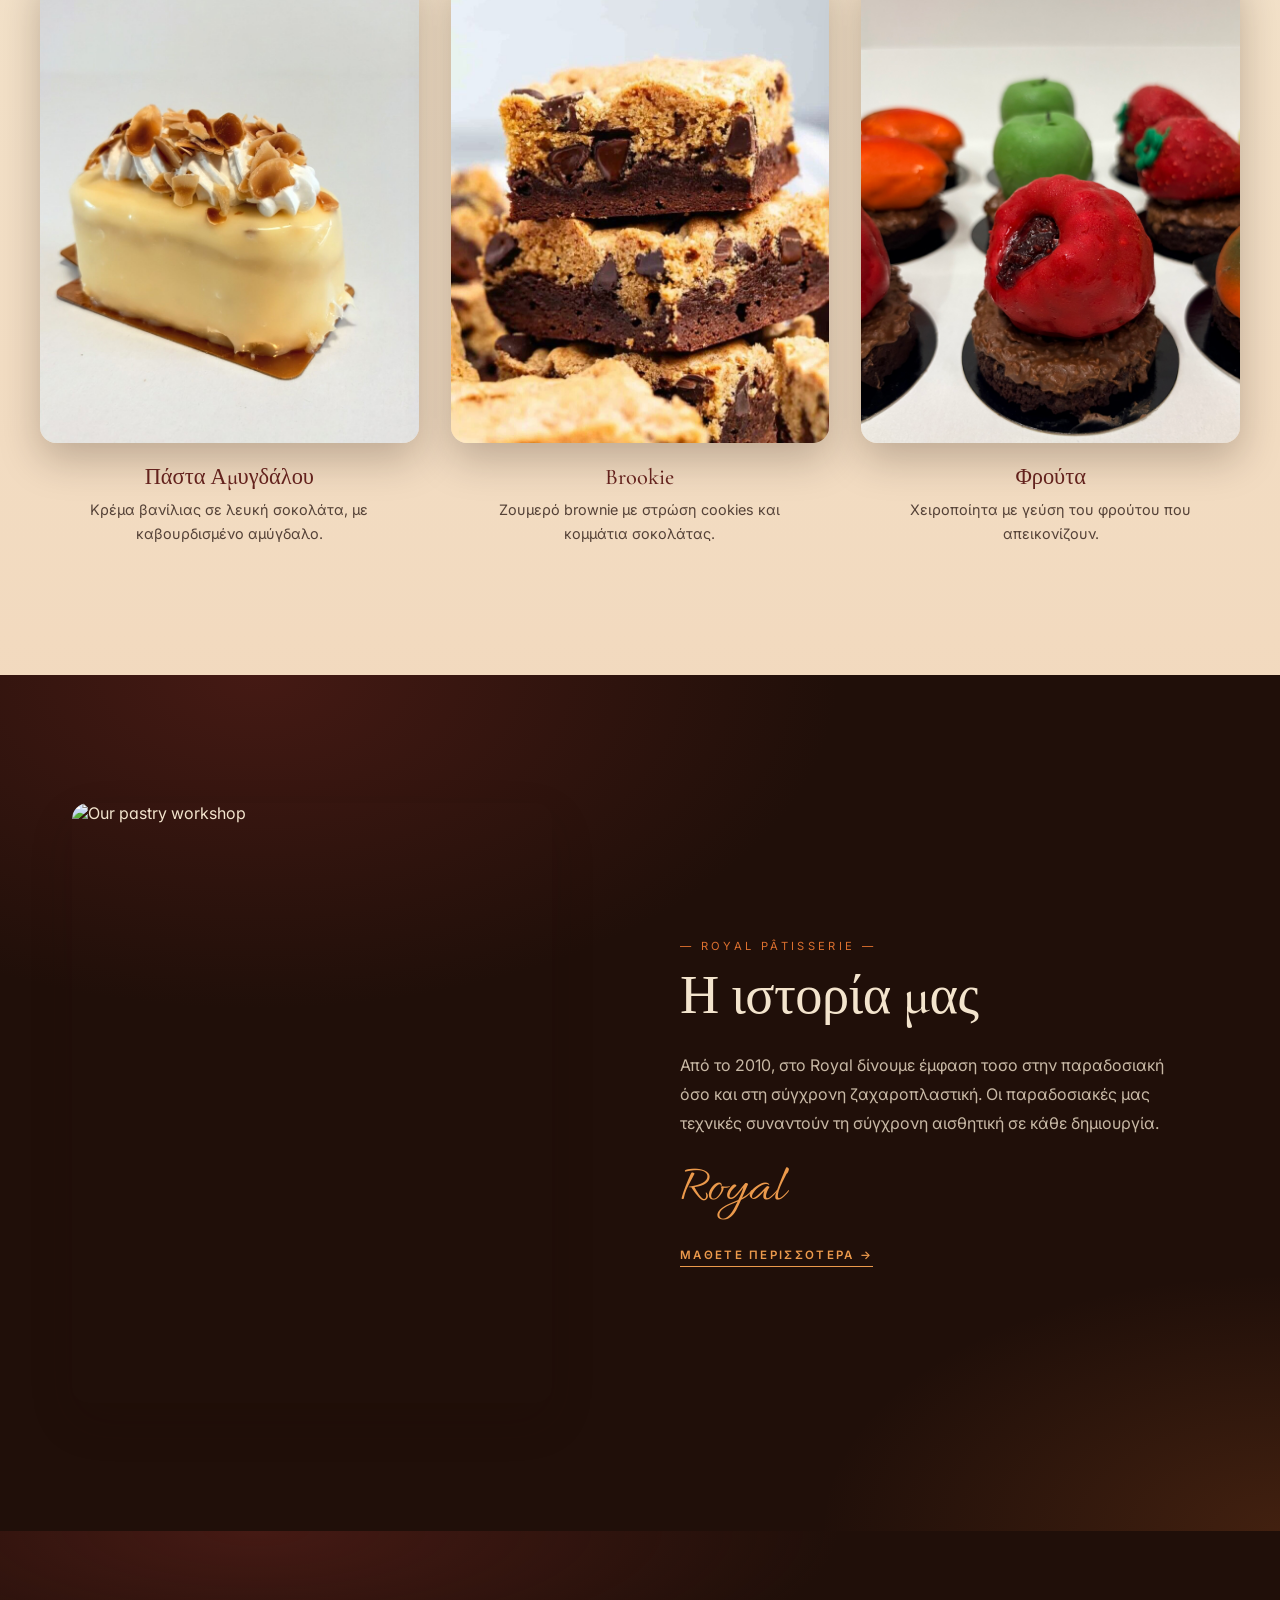
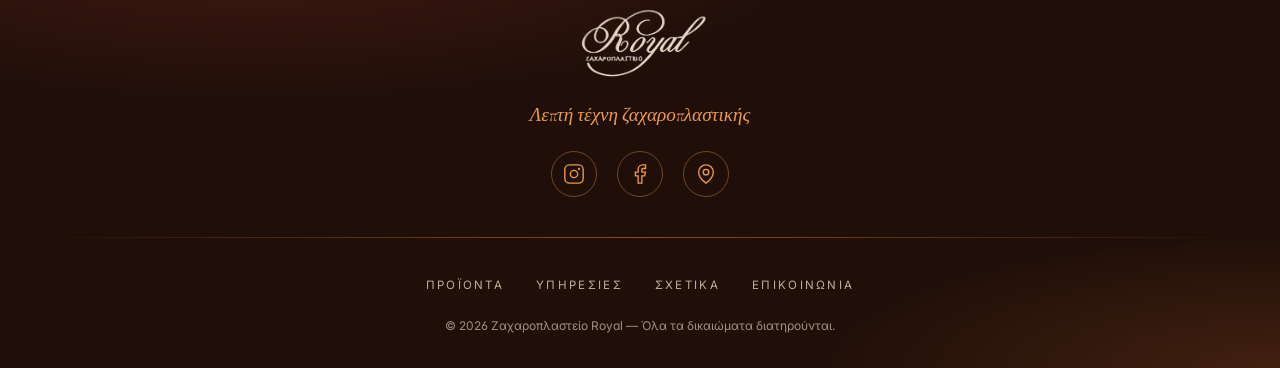
==== commit 10185d0b: "Ready site for launch: catalog reorder, new products, SEO, contact form, social links - Rename/uploa" ====
--- a/src/index.html
+++ b/src/index.html
@@ -4,6 +4,14 @@
     <meta charset="UTF-8">
     <meta name="viewport" content="width=device-width, initial-scale=1.0">
     <title data-en="Ζαχαροπλαστείο Royal — Fine artisanal pastries">Ζαχαροπλαστείο Royal — Fine artisanal pastries</title>
+    <meta name="description" content="Ζαχαροπλαστείο Royal στη Σπάτα — χειροποίητες τούρτες, παγωτά και γλυκά από το 2010. Αγνά υλικά, παραδοσιακές συνταγές, σύγχρονη αισθητική.">
+    <meta property="og:type" content="website">
+    <meta property="og:title" content="Ζαχαροπλαστείο Royal — Fine artisanal pastries">
+    <meta property="og:description" content="Χειροποίητες τούρτες, παγωτά και γλυκά από το 2010. Αγνά υλικά, παραδοσιακές συνταγές, σύγχρονη αισθητική.">
+    <meta property="og:image" content="https://zaxaroplasteioroyal.gr/images/carousel1.jpg">
+    <meta property="og:url" content="https://zaxaroplasteioroyal.gr/index.html">
+    <meta name="twitter:card" content="summary_large_image">
+    <link rel="canonical" href="https://zaxaroplasteioroyal.gr/index.html">
     <link rel="stylesheet" href="style.css">
     <link rel="icon" type="image/png" href="images/favicon_white.png">
     <link rel="preconnect" href="https://fonts.googleapis.com">
@@ -61,10 +69,10 @@
                      used on the products/services pages. -->
                 <div class="hero-carousel" role="group" aria-roledescription="carousel" aria-label="Royal pastries">
                     <img src="images/carousel1.jpg" alt="Εκλέρ με πραλίνα και αμύγδαλο" class="hero-img hero-slide is-active">
-                    <img src="images/carousel2.jpg" alt="" aria-hidden="true" class="hero-img hero-slide">
-                    <img src="images/carousel3.jpg" alt="" aria-hidden="true" class="hero-img hero-slide">
-                    <img src="images/carousel4.jpg" alt="" aria-hidden="true" class="hero-img hero-slide">
-                    <img src="images/carousel5.jpg" alt="" aria-hidden="true" class="hero-img hero-slide">
+                    <img src="images/carousel2.jpg" alt="" aria-hidden="true" class="hero-img hero-slide" loading="lazy">
+                    <img src="images/carousel3.jpg" alt="" aria-hidden="true" class="hero-img hero-slide" loading="lazy">
+                    <img src="images/carousel4.jpg" alt="" aria-hidden="true" class="hero-img hero-slide" loading="lazy">
+                    <img src="images/carousel5.jpg" alt="" aria-hidden="true" class="hero-img hero-slide" loading="lazy">
                 </div>
                 <div class="hero-overlay"></div>
                 <div class="hero-text">
@@ -123,21 +131,21 @@
             <div class="products-grid">
                 <div class="product-card">
                     <div class="product-media">
-                        <img src="images/favourite2.jpg" alt="Πάστα αμυγδάλου με λευκή σοκολάτα" class="product-img">
+                        <img src="images/favourite2.jpg" alt="Πάστα αμυγδάλου με λευκή σοκολάτα" class="product-img" loading="lazy">
                     </div>
                     <h3 class="product-name" data-en="Almond Pastry">Πάστα Αμυγδάλου</h3>
                     <p class="product-desc" data-en="Vanilla cream in white chocolate, with toasted almond flakes.">Κρέμα βανίλιας σε λευκή σοκολάτα, με καβουρδισμένο αμύγδαλο.</p>
                 </div>
                 <div class="product-card">
                     <div class="product-media">
-                        <img src="images/favourite1.jpg" alt="Brookie με κομμάτια σοκολάτας" class="product-img">
+                        <img src="images/favourite1.jpg" alt="Brookie με κομμάτια σοκολάτας" class="product-img" loading="lazy">
                     </div>
                     <h3 class="product-name" data-en="Brookie">Brookie</h3>
                     <p class="product-desc" data-en="Fudgy brownie under a chocolate-chip cookie layer.">Ζουμερό brownie με στρώση cookies και κομμάτια σοκολάτας.</p>
                 </div>
                 <div class="product-card">
                     <div class="product-media">
-                        <img src="images/favourite3.jpeg" alt="Αμυγδαλωτά σε σχήμα φρούτων" class="product-img">
+                        <img src="images/favourite3.jpeg" alt="Αμυγδαλωτά σε σχήμα φρούτων" class="product-img" loading="lazy">
                     </div>
                     <h3 class="product-name" data-en="Fruits">Φρούτα</h3>
                     <p class="product-desc" data-en="Handmade, flavoured like the fruit they depict.">Χειροποίητα με γεύση του φρούτου που απεικονίζουν.</p>
@@ -148,7 +156,7 @@
         <!-- Story: dark chocolate band with the shop's history + gold script signature -->
         <section class="story" id="about">
             <div class="story-image">
-                <img src="images/homepageHistory.jpeg" alt="Our pastry workshop">
+                <img src="images/homepageHistory.jpeg" alt="Our pastry workshop" loading="lazy">
             </div>
             <div class="story-text">
                 <p class="story-eyebrow">— ROYAL PÂTISSERIE —</p>
@@ -164,20 +172,26 @@
     <footer class="footer">
         <div class="footer-top">
             <div class="footer-logo">
-                <img src="images/logo_cream_trans.png" alt="Royal Logo" height="60">
+                <img src="images/logo_cream_trans.png" alt="Royal Logo" height="60" loading="lazy">
                 <p class="footer-tagline" data-en="The fine art of pâtisserie">Λεπτή τέχνη ζαχαροπλαστικής</p>
             </div>
             <div class="footer-social">
-                <a href="#" class="social-link" aria-label="Instagram">
+                <a href="https://www.instagram.com/zaxaroplasteio_royal/" class="social-link" aria-label="Instagram" target="_blank" rel="noopener">
                     <svg width="20" height="20" viewBox="0 0 24 24" fill="none" stroke="currentColor" stroke-width="1.5">
                         <rect x="2" y="2" width="20" height="20" rx="5"/>
                         <circle cx="12" cy="12" r="4"/>
                         <circle cx="17.5" cy="6.5" r="0.5" fill="currentColor"/>
                     </svg>
                 </a>
-                <a href="#" class="social-link" aria-label="Facebook">
+                <a href="https://www.facebook.com/zaxaroplasteio.royal/" class="social-link" aria-label="Facebook" target="_blank" rel="noopener">
                     <svg width="20" height="20" viewBox="0 0 24 24" fill="none" stroke="currentColor" stroke-width="1.5">
                         <path d="M18 2h-3a5 5 0 0 0-5 5v3H7v4h3v8h4v-8h3l1-4h-4V7a1 1 0 0 1 1-1h3z"/>
+                    </svg>
+                </a>
+                <a href="https://share.google/yxiHzfwpHjZptldyn" class="social-link" aria-label="Google Maps" target="_blank" rel="noopener">
+                    <svg width="20" height="20" viewBox="0 0 24 24" fill="none" stroke="currentColor" stroke-width="1.5">
+                        <path d="M20 10c0 6-8 12-8 12s-8-6-8-12a8 8 0 0 1 16 0Z"/>
+                        <circle cx="12" cy="10" r="3"/>
                     </svg>
                 </a>
             </div>
--- a/src/style.css
+++ b/src/style.css
@@ -1180,7 +1180,7 @@
     background: var(--gold);
 }
 
-/* Revealed by contact.js after the (client-only) form "send" */
+/* Revealed by contact.js once Formspree confirms the submit */
 .form-success {
     text-align: center;
     font-size: 0.9rem;
@@ -1188,7 +1188,16 @@
     color: var(--orange-warm);
 }
 
-.form-success[hidden] {
+/* Revealed by contact.js if the Formspree submit fails */
+.form-error {
+    text-align: center;
+    font-size: 0.9rem;
+    font-weight: 500;
+    color: #b3261e;
+}
+
+.form-success[hidden],
+.form-error[hidden] {
     display: none;
 }
 
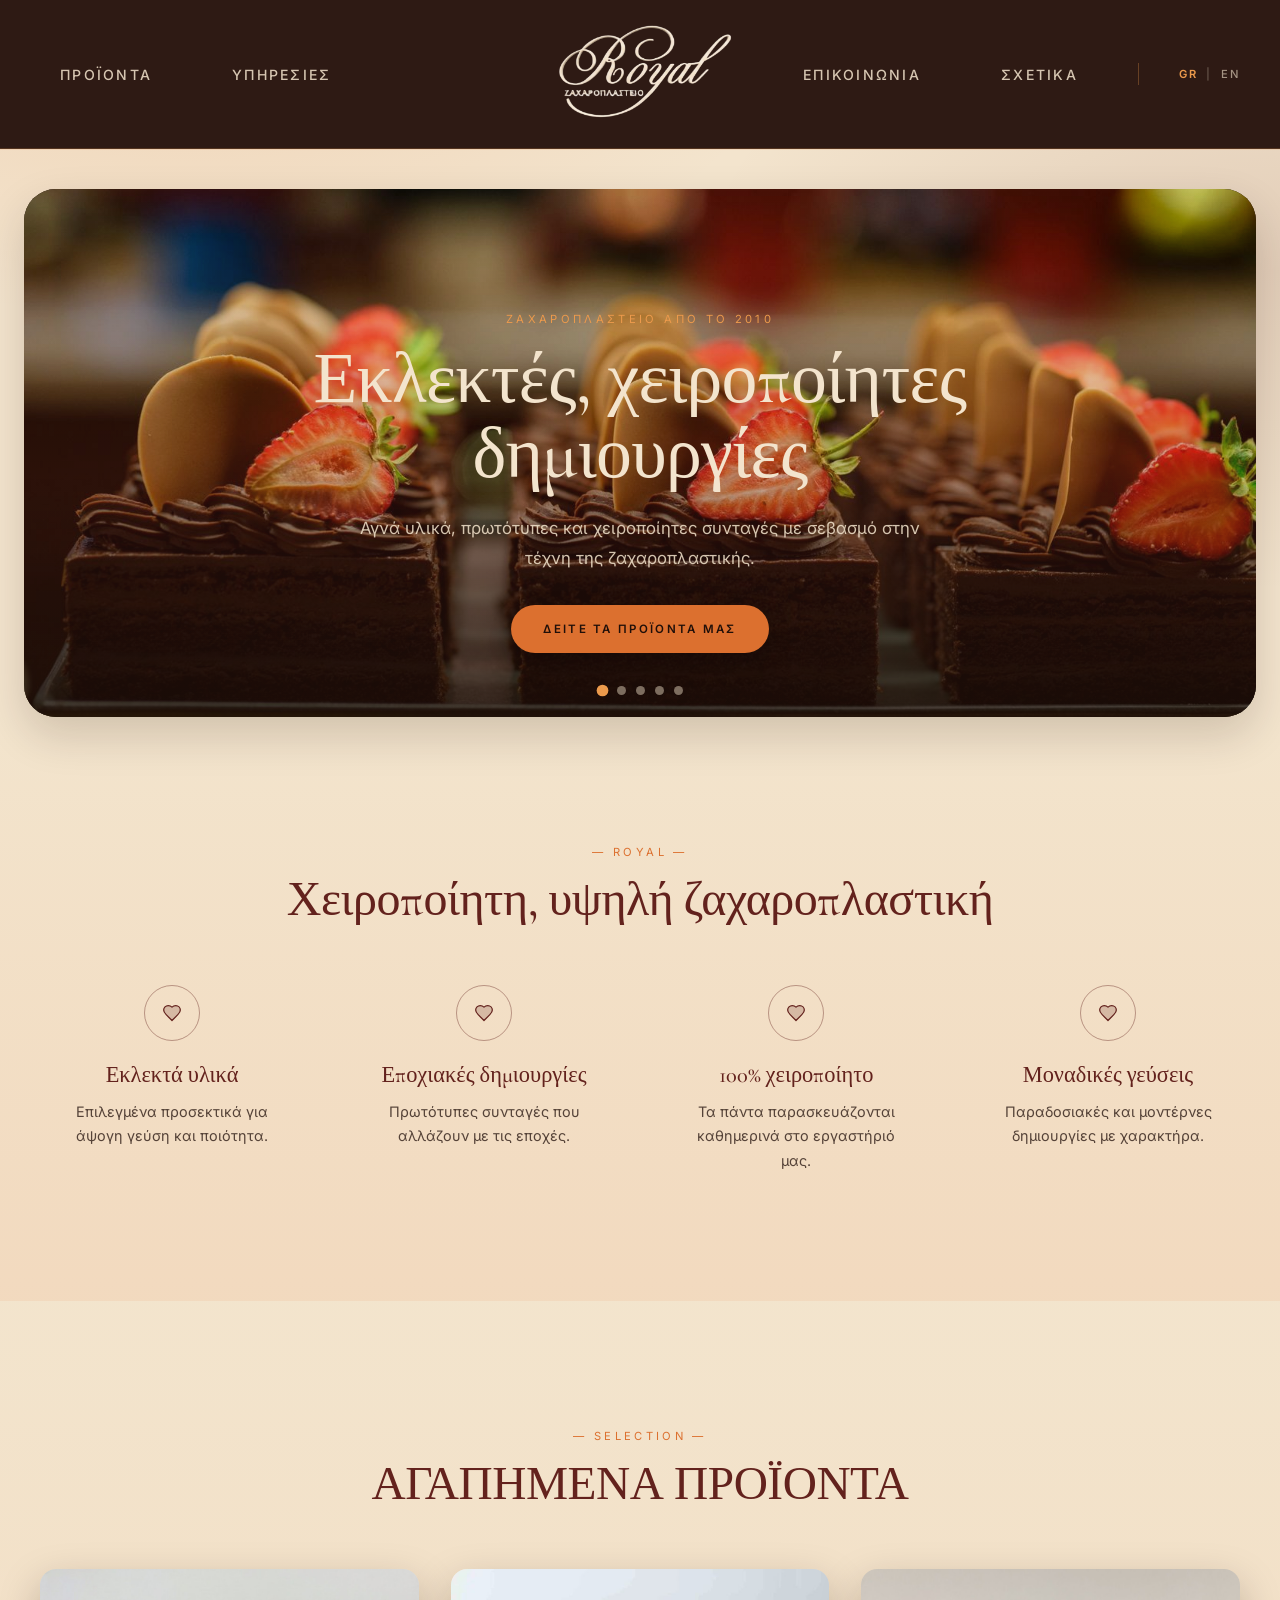
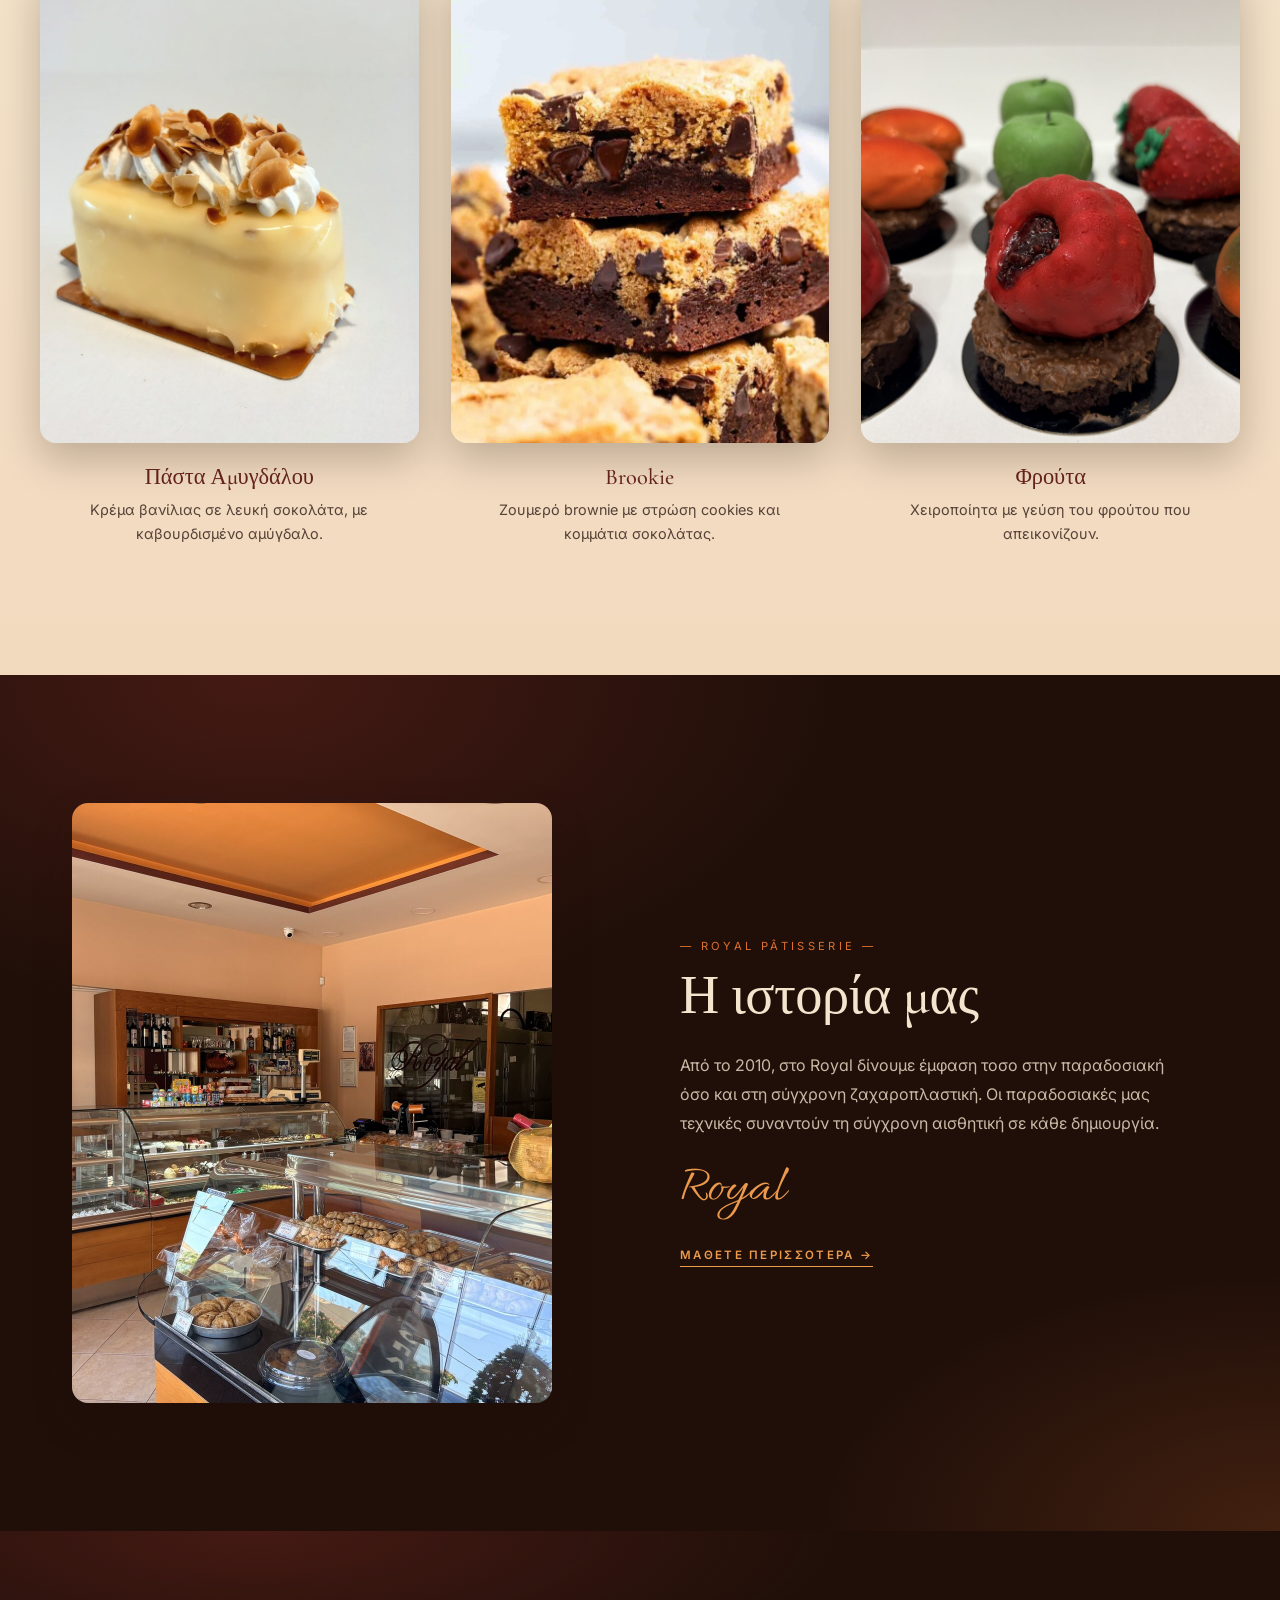
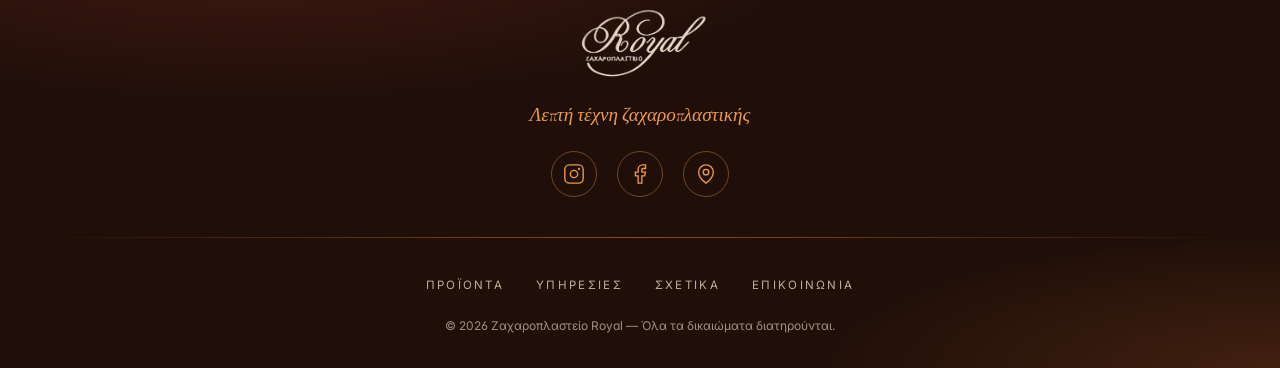
==== commit f491c6f0: "Publish update" ====
--- a/src/index.html
+++ b/src/index.html
@@ -145,7 +145,7 @@
                 </div>
                 <div class="product-card">
                     <div class="product-media">
-                        <img src="images/favourite3.jpeg" alt="Αμυγδαλωτά σε σχήμα φρούτων" class="product-img" loading="lazy">
+                        <img src="images/favourite3.jpg" alt="Αμυγδαλωτά σε σχήμα φρούτων" class="product-img" loading="lazy">
                     </div>
                     <h3 class="product-name" data-en="Fruits">Φρούτα</h3>
                     <p class="product-desc" data-en="Handmade, flavoured like the fruit they depict.">Χειροποίητα με γεύση του φρούτου που απεικονίζουν.</p>
@@ -156,7 +156,7 @@
         <!-- Story: dark chocolate band with the shop's history + gold script signature -->
         <section class="story" id="about">
             <div class="story-image">
-                <img src="images/homepageHistory.jpeg" alt="Our pastry workshop" loading="lazy">
+                <img src="images/homepageHistory.jpg" alt="Our pastry workshop" loading="lazy">
             </div>
             <div class="story-text">
                 <p class="story-eyebrow">— ROYAL PÂTISSERIE —</p>
